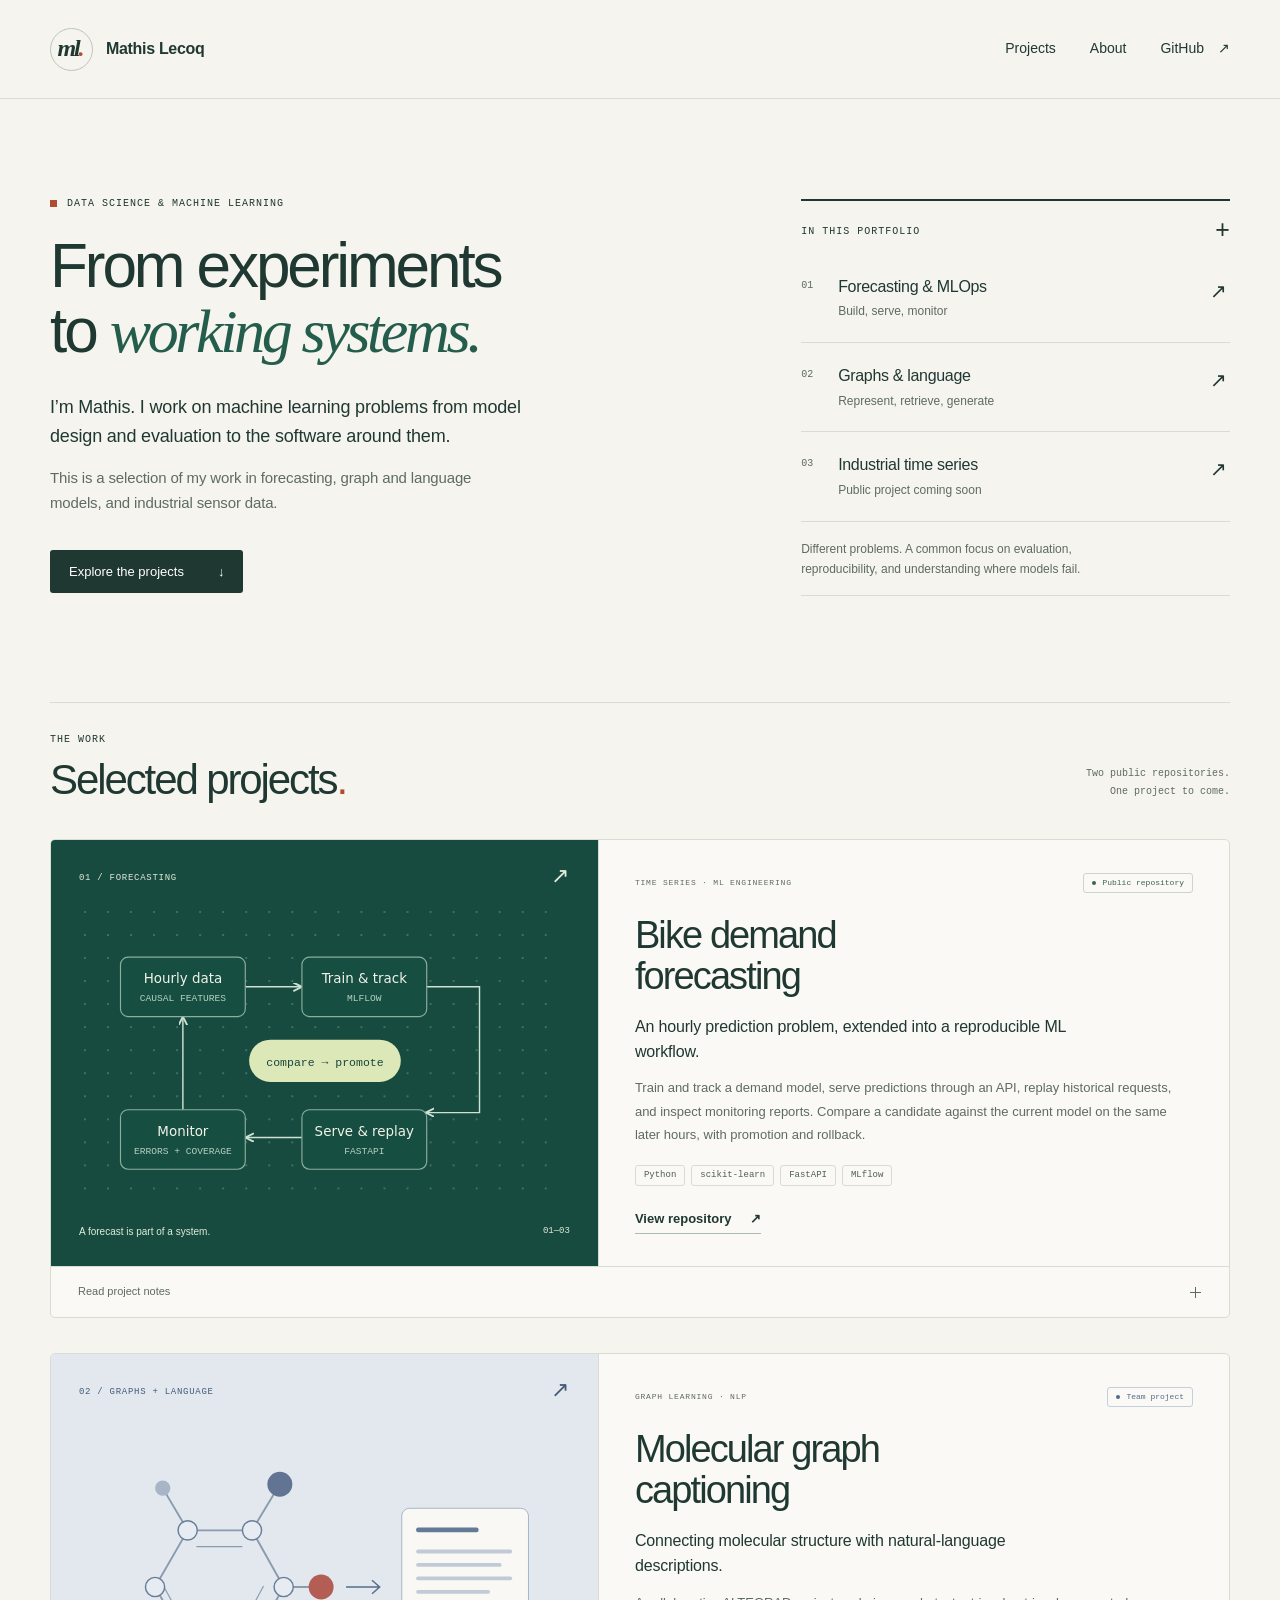
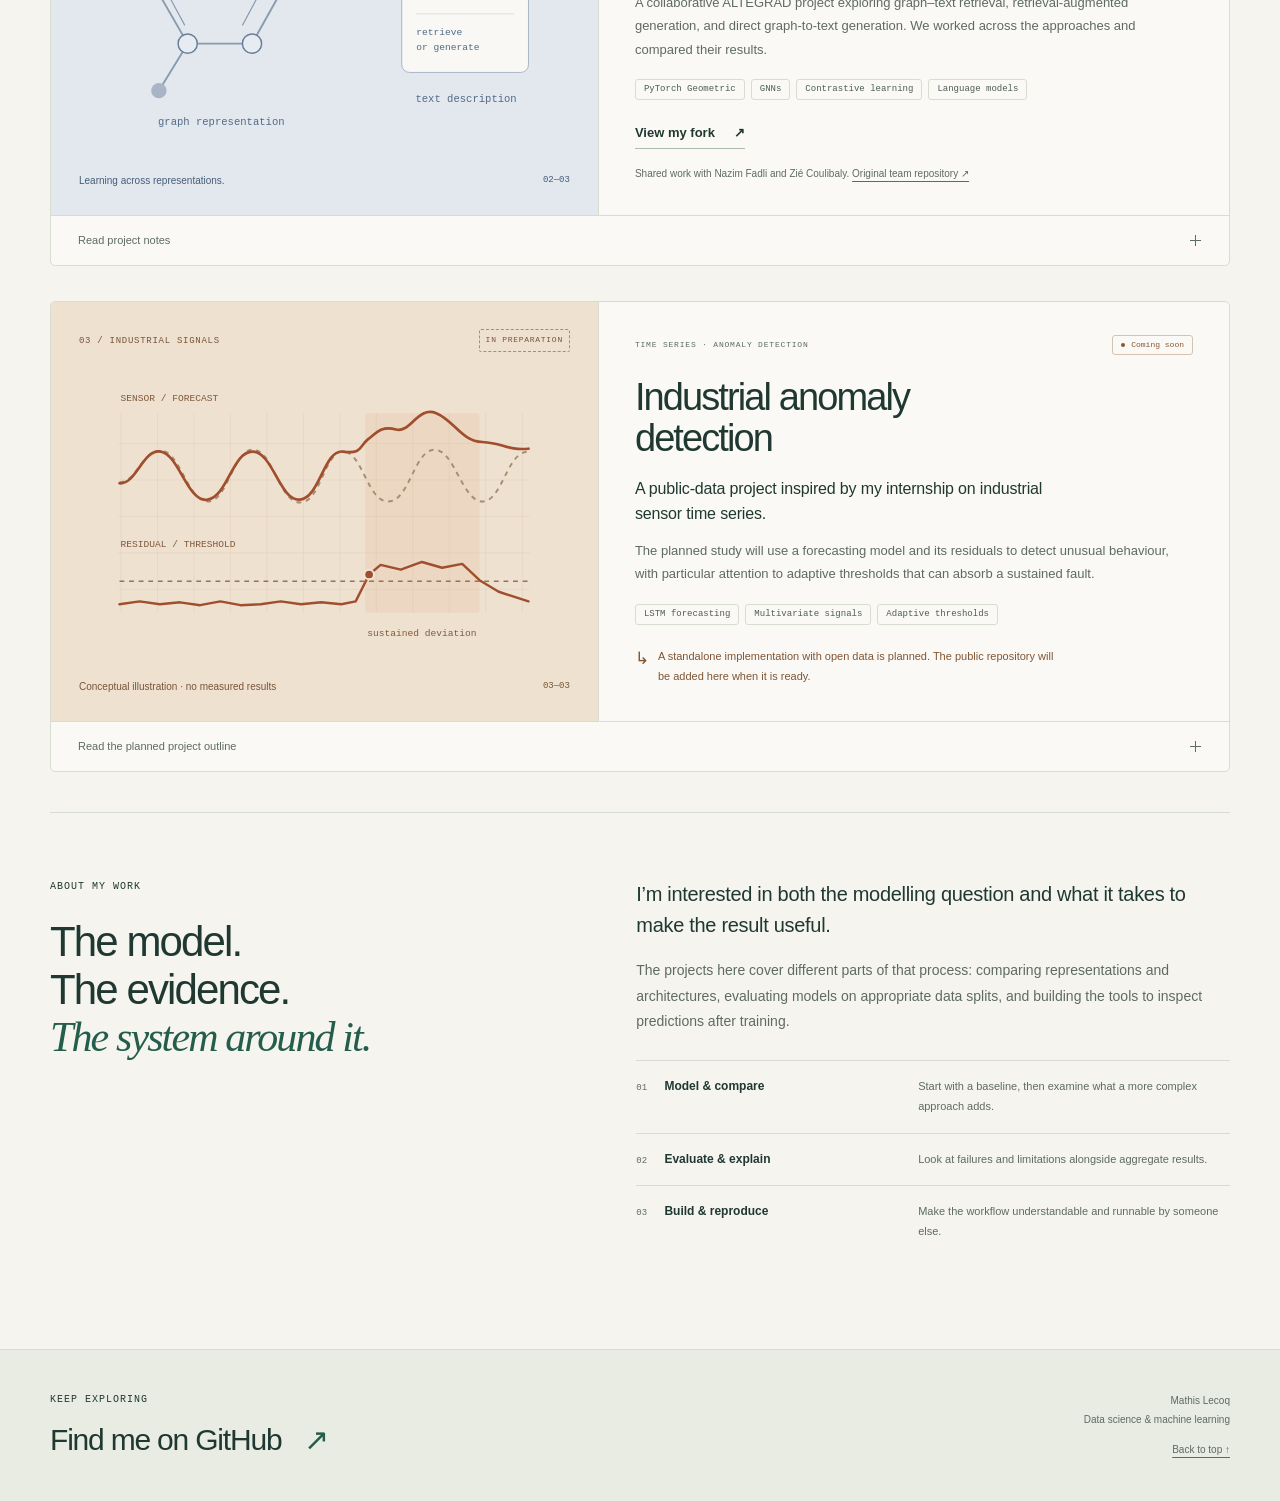
==== index.html @ b6b00719 "Create machine learning portfolio" ====
<!doctype html>
<html lang="en">
<head>
  <meta charset="utf-8">
  <meta name="viewport" content="width=device-width, initial-scale=1">
  <meta name="theme-color" content="#f5f4ef">
  <meta name="description" content="Mathis Lecoq's machine learning portfolio: bike demand forecasting, molecular graph captioning, and an upcoming industrial anomaly detection project.">
  <meta property="og:type" content="website">
  <meta property="og:title" content="Mathis Lecoq — Data Science & Machine Learning">
  <meta property="og:description" content="From model experiments to working systems. Explore projects in forecasting, graph and language models, and industrial anomaly detection.">
  <meta property="og:url" content="https://lecoqm.github.io/">
  <title>Mathis Lecoq — Data Science & Machine Learning</title>
  <link rel="icon" type="image/svg+xml" href="assets/favicon.svg">
  <link rel="stylesheet" href="assets/styles.css">
  <script src="assets/site.js" defer></script>
</head>
<body>
  <a class="skip-link" href="#main">Skip to content</a>
  <header class="site-header">
    <div class="container header-inner">
      <a class="wordmark" href="#top" aria-label="Mathis Lecoq, back to top">
        <span class="monogram" aria-hidden="true">ml<span>.</span></span>
        <span>Mathis Lecoq</span>
      </a>
      <nav aria-label="Main navigation">
        <a href="#work">Projects</a>
        <a href="#approach">About</a>
        <a class="nav-github" href="https://github.com/lecoqm">GitHub <span aria-hidden="true">↗</span></a>
      </nav>
    </div>
  </header>

  <main id="main">
    <section class="hero container" id="top" aria-labelledby="intro-title">
      <div class="hero-copy">
        <p class="eyebrow"><span class="tiny-square" aria-hidden="true"></span> Data science & machine learning</p>
        <h1 id="intro-title">From experiments<br>to <em>working systems.</em></h1>
        <p class="hero-description">I’m Mathis. I work on machine learning problems from model design and evaluation to the software around them.</p>
        <p class="hero-description secondary-description">This is a selection of my work in forecasting, graph and language models, and industrial sensor data.</p>
        <a class="button button-dark" href="#work">Explore the projects <span aria-hidden="true">↓</span></a>
      </div>
      <aside class="field-notes" aria-label="Portfolio at a glance">
        <div class="field-notes-heading"><span class="eyebrow">In this portfolio</span><span class="note-cross" aria-hidden="true">+</span></div>
        <a class="index-item" href="#bike-demand"><span class="index-number">01</span><span><strong>Forecasting & MLOps</strong><small>Build, serve, monitor</small></span><span class="index-arrow" aria-hidden="true">↗</span></a>
        <a class="index-item" href="#molecular-captioning"><span class="index-number">02</span><span><strong>Graphs & language</strong><small>Represent, retrieve, generate</small></span><span class="index-arrow" aria-hidden="true">↗</span></a>
        <a class="index-item" href="#industrial-anomalies"><span class="index-number">03</span><span><strong>Industrial time series</strong><small>Public project coming soon</small></span><span class="index-arrow" aria-hidden="true">↗</span></a>
        <p class="field-note">Different problems. A common focus on evaluation, reproducibility, and understanding where models fail.</p>
      </aside>
    </section>

    <section class="work-section container" id="work" aria-labelledby="work-title">
      <div class="section-heading">
        <div><p class="eyebrow">The work</p><h2 id="work-title">Selected projects<span class="accent-dot">.</span></h2></div>
        <p class="section-aside">Two public repositories.<br>One project to come.</p>
      </div>

      <article class="project project-bike" id="bike-demand" aria-labelledby="bike-title">
        <div class="project-art art-bike">
          <div class="art-meta"><span>01 / FORECASTING</span><span aria-hidden="true">↗</span></div>
          <svg class="project-illustration bike-illustration" viewBox="0 0 500 310" role="img" aria-labelledby="bike-diagram-title bike-diagram-desc">
            <title id="bike-diagram-title">A model inside a forecasting system</title>
            <desc id="bike-diagram-desc">Hourly observations feed model training and an API. Prediction logs support replay, monitoring, and model comparison.</desc>
            <defs><pattern id="bike-grid" width="24" height="24" patternUnits="userSpaceOnUse"><circle cx="1" cy="1" r="1" fill="#aac8b9" opacity=".4"/></pattern><marker id="bike-arrow" markerWidth="8" markerHeight="8" refX="6" refY="3" orient="auto"><path d="M0 0L6 3L0 6" fill="none" stroke="#cce2d4" stroke-width="1.3"/></marker></defs>
            <rect width="500" height="310" fill="url(#bike-grid)"/>
            <g fill="none" stroke="#cce2d4" stroke-width="1.5" marker-end="url(#bike-arrow)"><path d="M168 79H227"/><path d="M356 79H412V210H356"/><path d="M227 236H168"/><path d="M103 207V110"/></g>
            <g fill="#164e42" stroke="#8cae9d" stroke-width="1.2"><rect x="38" y="48" width="130" height="62" rx="8"/><rect x="227" y="48" width="130" height="62" rx="8"/><rect x="227" y="207" width="130" height="62" rx="8"/><rect x="38" y="207" width="130" height="62" rx="8"/></g>
            <g fill="#f1f3e8" font-family="system-ui, sans-serif" text-anchor="middle" font-size="14"><text x="103" y="75">Hourly data</text><text x="292" y="75">Train & track</text><text x="292" y="234">Serve & replay</text><text x="103" y="234">Monitor</text></g>
            <g fill="#b6d1c0" font-family="ui-monospace, monospace" text-anchor="middle" font-size="10"><text x="103" y="94">CAUSAL FEATURES</text><text x="292" y="94">MLFLOW</text><text x="292" y="253">FASTAPI</text><text x="103" y="253">ERRORS + COVERAGE</text></g>
            <g transform="translate(172 134)"><rect width="158" height="44" rx="22" fill="#dce8b8"/><text x="79" y="27" text-anchor="middle" fill="#1b453c" font-family="ui-monospace, monospace" font-size="12">compare → promote</text></g>
          </svg>
          <div class="art-caption"><span>A forecast is part of a system.</span><span class="art-caption-index">01—03</span></div>
        </div>
        <div class="project-copy">
          <div class="project-topline"><p class="eyebrow">Time series · ML engineering</p><span class="status status-public"><span aria-hidden="true"></span> Public repository</span></div>
          <h3 id="bike-title">Bike demand<br>forecasting</h3>
          <p class="project-lead">An hourly prediction problem, extended into a reproducible ML workflow.</p>
          <p>Train and track a demand model, serve predictions through an API, replay historical requests, and inspect monitoring reports. Compare a candidate against the current model on the same later hours, with promotion and rollback.</p>
          <ul class="tags" aria-label="Technologies"><li>Python</li><li>scikit-learn</li><li>FastAPI</li><li>MLflow</li></ul>
          <a class="text-link" href="https://github.com/lecoqm/bike_demand_forecasting">View repository <span aria-hidden="true">↗</span></a>
        </div>
        <details class="project-details">
          <summary><span>Read project notes</span><span class="details-toggle" aria-hidden="true"></span></summary>
          <div class="detail-grid">
            <div><h4>The problem</h4><p>Predict hourly bike demand using public bike-sharing data. Respect time order when creating features and evaluating forecasts.</p></div>
            <div><h4>The implementation</h4><p>Chronological training and evaluation, tracked experiments, an API, structured prediction logs, replay scenarios, and HTML monitoring reports.</p></div>
            <div><h4>What to inspect</h4><p>The end-to-end demonstration and test suite in the repository show the path from a candidate model to replay, monitoring, promotion, and rollback.</p></div>
          </div>
        </details>
      </article>

      <article class="project project-molecular" id="molecular-captioning" aria-labelledby="molecular-title">
        <div class="project-art art-molecular">
          <div class="art-meta"><span>02 / GRAPHS + LANGUAGE</span><span aria-hidden="true">↗</span></div>
          <svg class="project-illustration" viewBox="0 0 500 310" role="img" aria-labelledby="molecule-diagram-title molecule-diagram-desc">
            <title id="molecule-diagram-title">Connecting graph and language representations</title>
            <desc id="molecule-diagram-desc">An abstract molecular graph is encoded and connected with a text representation for retrieval or generation. The graph is illustrative.</desc>
            <g stroke="#8a9bae" stroke-width="2" fill="none"><path d="M74 150L108 91L175 91L208 150L175 209L108 209Z"/><path d="M175 91L204 43M208 150H247M108 209L78 258M108 91L82 47"/><path d="M117 108H165M187 149L165 190M105 190L84 151" stroke-width="1.2"/></g>
            <g fill="#e7ebf2" stroke="#687d96" stroke-width="1.5"><circle cx="74" cy="150" r="10"/><circle cx="108" cy="91" r="10"/><circle cx="175" cy="91" r="10"/><circle cx="208" cy="150" r="10"/><circle cx="175" cy="209" r="10"/><circle cx="108" cy="209" r="10"/></g>
            <circle cx="204" cy="43" r="13" fill="#617494"/><circle cx="247" cy="150" r="13" fill="#b35d55"/><circle cx="78" cy="258" r="8" fill="#a7b5c7"/><circle cx="82" cy="47" r="8" fill="#a7b5c7"/>
            <path d="M273 150H308M300 143L308 150L300 157" stroke="#556e8c" stroke-width="1.5" fill="none"/>
            <g transform="translate(331 68)"><rect width="132" height="171" rx="8" fill="#f9f8f4" stroke="#a6b3c4"/><rect x="15" y="20" width="65" height="5" rx="2" fill="#647b97"/><g fill="#c1cbd7"><rect x="15" y="43" width="100" height="4" rx="2"/><rect x="15" y="57" width="89" height="4" rx="2"/><rect x="15" y="71" width="100" height="4" rx="2"/><rect x="15" y="85" width="77" height="4" rx="2"/></g><path d="M15 110H117" stroke="#d8dee7"/><text x="15" y="132" fill="#526a86" font-family="ui-monospace, monospace" font-size="10">retrieve</text><text x="15" y="148" fill="#526a86" font-family="ui-monospace, monospace" font-size="10">or generate</text></g>
            <text x="143" y="294" fill="#526a86" text-anchor="middle" font-family="ui-monospace, monospace" font-size="11">graph representation</text>
            <text x="398" y="270" fill="#526a86" text-anchor="middle" font-family="ui-monospace, monospace" font-size="11">text description</text>
          </svg>
          <div class="art-caption"><span>Learning across representations.</span><span class="art-caption-index">02—03</span></div>
        </div>
        <div class="project-copy">
          <div class="project-topline"><p class="eyebrow">Graph learning · NLP</p><span class="status status-team"><span aria-hidden="true"></span> Team project</span></div>
          <h3 id="molecular-title">Molecular graph<br>captioning</h3>
          <p class="project-lead">Connecting molecular structure with natural-language descriptions.</p>
          <p>A collaborative ALTEGRAD project exploring graph–text retrieval, retrieval-augmented generation, and direct graph-to-text generation. We worked across the approaches and compared their results.</p>
          <ul class="tags" aria-label="Technologies and methods"><li>PyTorch Geometric</li><li>GNNs</li><li>Contrastive learning</li><li>Language models</li></ul>
          <a class="text-link" href="https://github.com/lecoqm/molecular-graph-captioning">View my fork <span aria-hidden="true">↗</span></a>
          <p class="credit">Shared work with Nazim Fadli and Zié Coulibaly. <a href="https://github.com/Nazim-fad/molecular-graph-captioning">Original team repository ↗</a></p>
        </div>
        <details class="project-details">
          <summary><span>Read project notes</span><span class="details-toggle" aria-hidden="true"></span></summary>
          <div class="detail-grid">
            <div><h4>The problem</h4><p>Produce a natural-language description from a molecular graph. The task combines structural representations with language understanding and generation.</p></div>
            <div><h4>The approaches</h4><p>Align graph and text embeddings for retrieval, use retrieved descriptions to support a language model, or condition a text decoder directly on a graph representation.</p></div>
            <div><h4>How we worked</h4><p>Modelling, experimentation, and analysis were shared across the group. We contributed across the approaches, and the linked repositories present the collective project.</p></div>
          </div>
        </details>
      </article>

      <article class="project project-industrial" id="industrial-anomalies" aria-labelledby="industrial-title">
        <div class="project-art art-industrial">
          <div class="art-meta"><span>03 / INDUSTRIAL SIGNALS</span><span class="coming-mark">IN PREPARATION</span></div>
          <svg class="project-illustration" viewBox="0 0 500 310" role="img" aria-labelledby="industrial-diagram-title industrial-diagram-desc">
            <title id="industrial-diagram-title">A planned study of residuals and alert thresholds</title>
            <desc id="industrial-diagram-desc">A conceptual sensor signal, a predicted signal, and a sustained residual above a threshold. These are illustrations, not experimental results.</desc>
            <defs><pattern id="sensor-grid" width="38" height="38" patternUnits="userSpaceOnUse"><path d="M38 0H0V38" fill="none" stroke="#dbc5ae" stroke-width=".7"/></pattern></defs>
            <rect x="36" y="45" width="428" height="208" fill="url(#sensor-grid)"/>
            <rect x="293" y="45" width="119" height="208" rx="3" fill="#d9a67e" opacity=".17"/>
            <g fill="#805a3b" font-family="ui-monospace, monospace" font-size="10"><text x="38" y="32">SENSOR / FORECAST</text><text x="38" y="184">RESIDUAL / THRESHOLD</text><text x="295" y="277">sustained deviation</text></g>
            <path d="M37 117C55 117 60 84 80 84S108 137 129 137S155 83 176 83S203 138 225 138S250 85 270 85S295 137 317 137S344 83 365 83S394 137 415 137S440 85 463 85" fill="none" stroke="#a58e73" stroke-width="2" stroke-dasharray="5 5"/>
            <path d="M37 118C55 119 61 82 80 85S108 139 129 135S155 84 176 85S204 137 225 135S250 82 270 85S287 79 296 72S310 58 325 62S348 37 367 45S393 74 415 75S440 84 463 82" fill="none" stroke="#a04e2d" stroke-width="2.8" stroke-linecap="round"/>
            <path d="M37 220H463" stroke="#927458" stroke-width="1.5" stroke-dasharray="5 5"/>
            <path d="M37 244L58 241L79 244L100 242L121 245L142 241L163 245L184 244L205 241L226 244L247 242L268 244L283 241L297 213L309 203L330 208L352 200L373 206L394 202L412 219L432 231L463 241" fill="none" stroke="#a04e2d" stroke-width="2.5" stroke-linecap="round" stroke-linejoin="round"/>
            <circle cx="297" cy="213" r="5" fill="#a04e2d" stroke="#f0e6d9" stroke-width="2"/>
          </svg>
          <div class="art-caption"><span>Conceptual illustration · no measured results</span><span class="art-caption-index">03—03</span></div>
        </div>
        <div class="project-copy">
          <div class="project-topline"><p class="eyebrow">Time series · Anomaly detection</p><span class="status status-soon"><span aria-hidden="true"></span> Coming soon</span></div>
          <h3 id="industrial-title">Industrial anomaly<br>detection</h3>
          <p class="project-lead">A public-data project inspired by my internship on industrial sensor time series.</p>
          <p>The planned study will use a forecasting model and its residuals to detect unusual behaviour, with particular attention to adaptive thresholds that can absorb a sustained fault.</p>
          <ul class="tags" aria-label="Planned methods"><li>LSTM forecasting</li><li>Multivariate signals</li><li>Adaptive thresholds</li></ul>
          <p class="planned-note"><span aria-hidden="true">↳</span> A standalone implementation with open data is planned. The public repository will be added here when it is ready.</p>
        </div>
        <details class="project-details">
          <summary><span>Read the planned project outline</span><span class="details-toggle" aria-hidden="true"></span></summary>
          <div class="detail-grid">
            <div><h4>The question</h4><p>How can an adaptive alert threshold detect sustained faults without gradually treating the abnormal behaviour as normal?</p></div>
            <div><h4>The planned comparison</h4><p>A statistical baseline and an LSTM forecaster, with fixed and adaptive thresholds evaluated using the same saved forecasting residuals.</p></div>
            <div><h4>The planned evaluation</h4><p>Use public industrial sensor data with fault labels. Report detected events, false alerts, and detection delay, with training and calibration separated from evaluation.</p></div>
          </div>
        </details>
      </article>
    </section>

    <section class="about-section container" id="approach" aria-labelledby="about-title">
      <div class="about-intro"><p class="eyebrow">About my work</p><h2 id="about-title">The model.<br>The evidence.<br><em>The system around it.</em></h2></div>
      <div class="about-copy">
        <p class="about-lead">I’m interested in both the modelling question and what it takes to make the result useful.</p>
        <p>The projects here cover different parts of that process: comparing representations and architectures, evaluating models on appropriate data splits, and building the tools to inspect predictions after training.</p>
        <dl class="approach-list">
          <div><dt><span>01</span> Model & compare</dt><dd>Start with a baseline, then examine what a more complex approach adds.</dd></div>
          <div><dt><span>02</span> Evaluate & explain</dt><dd>Look at failures and limitations alongside aggregate results.</dd></div>
          <div><dt><span>03</span> Build & reproduce</dt><dd>Make the workflow understandable and runnable by someone else.</dd></div>
        </dl>
      </div>
    </section>
  </main>

  <footer class="site-footer">
    <div class="container footer-inner"><div><p class="eyebrow">Keep exploring</p><a class="footer-link" href="https://github.com/lecoqm">Find me on GitHub <span aria-hidden="true">↗</span></a></div><div class="footer-meta"><span>Mathis Lecoq</span><span>Data science & machine learning</span><a href="#top">Back to top ↑</a></div></div>
  </footer>
</body>
</html>
---- assets/styles.css ----
@charset "UTF-8";

:root{--paper:#f5f4ef;--ink:#203832;--muted:#5e6b63;--green:#245d4c;--line:#d8ddd2;--orange:#ae4d30;--serif:Georgia,"Times New Roman",serif;--mono:ui-monospace,"Cascadia Code","SFMono-Regular",Consolas,monospace;--sans:Inter,"Aptos","Segoe UI",Helvetica,Arial,sans-serif}
*{box-sizing:border-box}
html{scroll-behavior:smooth;scroll-padding-top:32px}
body{margin:0;background:var(--paper);color:var(--ink);font-family:var(--sans);font-size:16px;line-height:1.65;-webkit-font-smoothing:antialiased}
::selection{background:#d8e2b9;color:#173c30}
a{color:inherit;text-underline-offset:4px}
button,a,summary{-webkit-tap-highlight-color:transparent}
a:focus-visible,summary:focus-visible{outline:3px solid var(--orange);outline-offset:6px;border-radius:3px}
svg{display:block;width:100%;height:auto}
h1,h2,h3,h4,p{margin-top:0}
h1,h2,h3{font-weight:500;letter-spacing:-.05em;line-height:1.08}
em{font-family:var(--serif);font-weight:400}
.container{width:min(1180px,calc(100% - 96px));margin-inline:auto}
.skip-link{position:absolute;top:8px;left:16px;z-index:10;padding:8px 16px;background:var(--ink);color:white;transform:translateY(-160%)}
.skip-link:focus{transform:translateY(0)}
.site-header{border-bottom:1px solid var(--line)}
.header-inner{display:flex;align-items:center;justify-content:space-between;min-height:98px;gap:24px}
.wordmark{display:flex;gap:13px;align-items:center;font-weight:600;font-size:16px;text-decoration:none;letter-spacing:-.02em}
.monogram{display:flex;align-items:center;justify-content:center;width:43px;height:43px;border:1px solid #bbc7b8;border-radius:50%;font-family:var(--serif);font-size:24px;font-style:italic;letter-spacing:-.09em;padding-right:3px}
.monogram span{color:var(--orange)}
nav{display:flex;align-items:center;gap:34px;font-size:14px}
nav a{text-decoration:none;transition:color .15s}
nav a:hover,nav a[aria-current="location"]{color:var(--orange)}
.nav-github{display:flex;gap:14px;align-items:center}
.hero{display:grid;grid-template-columns:1.6fr 1fr;gap:65px;align-items:center;padding-block:94px 106px}
.eyebrow{font-family:var(--mono);font-size:10px;line-height:1.5;letter-spacing:.1em;text-transform:uppercase;font-weight:400;margin-bottom:22px}
.hero .eyebrow{display:flex;gap:10px;align-items:center}
.tiny-square{width:7px;height:7px;background:var(--orange);display:inline-block}
h1{font-size:clamp(40px,4.85vw,66px);margin-bottom:28px;line-height:1.05}
h1 em{color:var(--green);white-space:nowrap;letter-spacing:-.055em}
.hero-description{max-width:510px;font-size:18px;line-height:1.65;margin-bottom:14px;letter-spacing:-.01em}
.secondary-description{color:var(--muted);font-size:15px;max-width:470px}
.button{display:inline-flex;justify-content:space-between;align-items:center;gap:34px;padding:12px 19px;text-decoration:none;font-size:13px;line-height:1.5;border-radius:3px;transition:background .18s,transform .18s}
.button-dark{background:var(--ink);color:#fff;margin-top:20px}
.button-dark:hover{background:var(--green);transform:translateY(-2px)}
.field-notes{position:relative;border-top:2px solid var(--ink);border-bottom:1px solid var(--line);padding:18px 0 13px;margin-top:6px}
.field-notes-heading{display:flex;align-items:center;justify-content:space-between;margin-bottom:10px}
.field-notes-heading .eyebrow{margin:0}
.note-cross{font-family:var(--mono);font-size:25px;line-height:1;font-weight:300}
.index-item{display:grid;grid-template-columns:22px 1fr 20px;gap:15px;align-items:start;padding:20px 0;border-bottom:1px solid var(--line);text-decoration:none;transition:color .15s}
.index-item:hover{color:var(--orange)}
.index-number{font-family:var(--mono);font-size:10px;color:var(--muted);padding-top:4px}
.index-item strong{display:block;font-size:16px;font-weight:500;letter-spacing:-.02em}
.index-item small{display:block;color:var(--muted);font-size:12px;margin-top:2px}
.index-arrow{padding-top:1px;font-size:20px}
.field-note{font-size:12px;line-height:1.7;color:var(--muted);margin:17px 0 3px;max-width:310px}
.section-heading{display:flex;align-items:flex-end;justify-content:space-between;gap:30px;margin-bottom:36px;border-top:1px solid var(--line);padding-top:29px}
.section-heading .eyebrow{margin-bottom:10px}
h2{font-size:42px;margin-bottom:0}
.accent-dot{color:var(--orange)}
.section-aside{font-family:var(--mono);font-size:10px;line-height:1.8;color:var(--muted);margin-bottom:2px;text-align:right}
.project{display:grid;grid-template-columns:1fr 1.15fr;grid-template-rows:1fr auto;background:#faf9f5;border:1px solid var(--line);border-radius:5px;overflow:hidden;margin-bottom:35px;scroll-margin-top:30px}
.project-art{display:flex;flex-direction:column;justify-content:space-between;padding:27px 28px;min-width:0;border-right:1px solid var(--line)}
.art-bike{background:#174b3f;color:#e1eadb}
.art-molecular{background:#e3e8ef;color:#445c77}
.art-industrial{background:#eee1d0;color:#785437}
.art-meta{display:flex;align-items:center;justify-content:space-between;gap:14px;font-family:var(--mono);font-size:9px;letter-spacing:.08em;line-height:1.6}
.art-meta>span:last-child:not(.coming-mark){font-size:22px;line-height:1}
.project-illustration{margin:18px auto 11px;max-width:480px}
.art-caption{display:flex;align-items:center;justify-content:space-between;gap:15px;font-size:10px;line-height:1.5}
.art-caption-index{font-family:var(--mono);font-size:9px;white-space:nowrap}
.coming-mark{font-size:8px;border:1px dashed #ac8c6e;padding:4px 6px;border-radius:2px;white-space:nowrap}
.project-copy{padding:33px 36px 32px;display:flex;align-items:flex-start;flex-direction:column}
.project-topline{display:flex;align-items:center;flex-wrap:wrap;gap:8px 16px;width:100%;justify-content:space-between;margin-bottom:22px}
.project-topline .eyebrow{font-size:8px;margin:0;color:var(--muted)}
.status{display:inline-flex;align-items:center;gap:6px;padding:3px 8px;border:1px solid #cad6c8;border-radius:3px;color:#3e644c;font-family:var(--mono);font-size:8px;line-height:1.5;white-space:nowrap}
.status>span{width:4px;height:4px;border-radius:50%;background:currentColor}
.status-team{color:#526b89;border-color:#c5cfdc}
.status-soon{color:#8d542f;border-color:#d5c3b0}
h3{font-size:38px;margin-bottom:18px;line-height:1.08}
.project-lead{font-size:16px;line-height:1.55;letter-spacing:-.01em;margin-bottom:12px;max-width:440px}
.project-copy>p:not(.project-lead):not(.credit):not(.planned-note){font-size:13px;line-height:1.8;color:var(--muted);margin-bottom:18px}
.tags{display:flex;gap:6px;flex-wrap:wrap;list-style:none;margin:0 0 22px;padding:0}
.tags li{padding:3px 8px;border:1px solid var(--line);border-radius:3px;font-family:var(--mono);font-size:9px;line-height:1.5;color:#4d5e54}
.text-link{font-size:13px;font-weight:600;display:inline-flex;gap:19px;align-items:center;text-decoration:none;border-bottom:1px solid #aebcae;padding-bottom:4px}
.text-link:hover{color:var(--orange);border-color:var(--orange)}
.credit{font-size:10px;line-height:1.8;color:var(--muted);margin:16px 0 0}
.credit a{white-space:nowrap}
.planned-note{font-size:11px;line-height:1.8;color:#805534;margin:0;display:flex;gap:9px;max-width:420px}
.planned-note>span{font-size:17px;line-height:1.4}
.project-details{grid-column:1/-1;border-top:1px solid var(--line)}
summary{list-style:none;cursor:pointer;display:flex;align-items:center;justify-content:space-between;gap:20px;padding:16px 27px;color:var(--muted);font-size:11px;line-height:1.6;transition:color .15s,background .15s}
summary::-webkit-details-marker{display:none}
summary:hover{color:var(--green);background:#f0f2e9}
.details-toggle{position:relative;display:block;width:13px;height:13px;flex-shrink:0}
.details-toggle::before,.details-toggle::after{content:"";position:absolute;background:currentColor;left:1px;top:6px;width:11px;height:1px}
.details-toggle::after{transform:rotate(90deg);transition:transform .15s}
details[open] .details-toggle::after{transform:rotate(0deg)}
details[open] summary{border-bottom:1px solid var(--line)}
.detail-grid{display:grid;grid-template-columns:repeat(3,1fr);gap:38px;padding:27px}
h4{font-family:var(--mono);font-size:10px;font-weight:500;line-height:1.5;margin-bottom:12px;text-transform:uppercase;letter-spacing:.05em}
.detail-grid p{font-size:12px;line-height:1.85;color:var(--muted);margin-bottom:0}
.about-section{display:grid;grid-template-columns:1fr 1.15fr;gap:70px;padding-block:66px 91px;margin-top:40px;border-top:1px solid var(--line)}
.about-intro .eyebrow{margin-bottom:24px}
.about-intro h2{font-size:42px;line-height:1.13;letter-spacing:-.045em}
.about-intro h2 em{color:var(--green)}
.about-lead{font-size:20px;line-height:1.55;margin-bottom:17px;letter-spacing:-.015em}
.about-copy>p:not(.about-lead){font-size:14px;line-height:1.8;color:var(--muted);margin-bottom:26px}
.approach-list{margin:0}
.approach-list>div{display:grid;grid-template-columns:1fr 1.2fr;gap:22px;padding:16px 0;border-top:1px solid var(--line)}
.approach-list dt{font-size:12px;font-weight:600}
.approach-list dt>span{font-family:var(--mono);font-size:9px;font-weight:400;color:var(--muted);margin-right:14px}
.approach-list dd{font-size:11px;line-height:1.8;color:var(--muted);margin:0}
.site-footer{background:#e9ece2;border-top:1px solid #d5ddcc}
.footer-inner{display:flex;align-items:center;justify-content:space-between;gap:35px;padding-block:42px}
.footer-inner .eyebrow{margin-bottom:13px}
.footer-link{font-size:30px;line-height:1.3;font-weight:500;letter-spacing:-.04em;text-decoration:none}
.footer-link span{display:inline-block;padding-left:15px;color:var(--green);transition:transform .15s}
.footer-link:hover span{transform:translate(3px,-3px)}
.footer-meta{display:flex;flex-direction:column;align-items:flex-end;gap:3px;font-size:10px;color:var(--muted)}
.footer-meta a{margin-top:10px}

@media(min-width:1440px){.hero{padding-block:105px 120px}}
@media(max-width:1080px){.container{width:calc(100% - 64px)}.hero{gap:40px;grid-template-columns:1.4fr 1fr}.hero-description{font-size:16px}.secondary-description{font-size:14px}.project-copy{padding:27px}.project-art{padding:24px 21px}.project-topline{gap:9px;margin-bottom:18px}h3{font-size:33px}.about-section{gap:40px}.about-intro h2{font-size:36px}.project-topline .eyebrow{font-size:8px}}
@media(max-width:800px){.hero{grid-template-columns:1fr;padding-block:62px;gap:40px}h1{font-size:clamp(37px,7.8vw,60px)}.hero-description{font-size:17px;max-width:550px}.secondary-description{font-size:15px}.field-notes{max-width:100%;margin-top:0}.index-item{grid-template-columns:24px 1fr 20px;padding:15px 0}.index-item strong{font-size:15px}.field-note{max-width:100%}.project{grid-template-columns:1fr 1.1fr}.project-copy{padding:24px}.project-art{padding:23px 16px}.art-meta{font-size:8px}.art-caption{font-size:9px}.art-caption-index{display:none}.coming-mark{font-size:7px;padding:3px 4px}h3{font-size:29px}.project-lead{font-size:14px}.project-copy>p:not(.project-lead):not(.credit):not(.planned-note){font-size:12px}.project-topline .eyebrow{font-size:7px}.tags{gap:5px}.tags li{font-size:8px}.detail-grid{gap:24px}.about-section{grid-template-columns:1fr;gap:32px;padding-block:48px 62px}.about-intro h2{font-size:38px}.about-copy{max-width:620px}.about-lead{font-size:19px}.footer-link{font-size:27px}}
@media(max-width:600px){html{scroll-padding-top:20px}.container{width:calc(100% - 40px)}.header-inner{min-height:80px;gap:12px}.wordmark{font-size:13px;gap:8px}.monogram{width:34px;height:34px;font-size:21px}nav{gap:17px;font-size:11px}.nav-github{gap:5px}.hero{padding-block:49px 52px;gap:36px}.eyebrow{font-size:9px;letter-spacing:.07em}h1{font-size:clamp(35px,8vw,48px);margin-bottom:23px}.hero-description{font-size:16px}.secondary-description{font-size:14px}.button{font-size:12px;margin-top:16px}.field-notes-heading .eyebrow{font-size:9px}.field-note{font-size:11px}.index-item{gap:10px}.index-item strong{font-size:14px}.index-item small{font-size:11px}.section-heading{align-items:flex-start;gap:15px;padding-top:24px;margin-bottom:26px}h2{font-size:32px}.section-aside{font-size:8px;line-height:1.8;padding-top:25px}.project{grid-template-columns:1fr;margin-bottom:27px}.project-art{padding:23px 24px;min-height:290px;border-right:0;border-bottom:1px solid var(--line)}.project-illustration{max-width:350px;margin:6px auto}.art-meta{font-size:9px}.coming-mark{font-size:8px}.art-caption{font-size:10px}.art-caption-index{display:block}.project-copy{padding:28px 24px}.project-topline{margin-bottom:22px}.project-topline .eyebrow{font-size:8px}.status{font-size:8px}h3{font-size:34px}.project-lead{font-size:16px}.project-copy>p:not(.project-lead):not(.credit):not(.planned-note){font-size:13px}.tags{margin-bottom:23px;gap:6px}.tags li{font-size:9px}.text-link{font-size:13px}.credit{font-size:10px}.planned-note{font-size:11px}summary{padding:16px 24px;font-size:11px}.detail-grid{grid-template-columns:1fr;gap:23px;padding:25px 24px}.detail-grid p{font-size:13px}.about-section{margin-top:45px;padding-top:36px}.about-intro h2{font-size:35px}.about-intro .eyebrow{margin-bottom:20px}.about-lead{font-size:18px}.about-copy>p:not(.about-lead){font-size:13px}.approach-list>div{grid-template-columns:1fr;gap:5px;padding:16px 0}.approach-list dt{font-size:12px}.approach-list dd{font-size:12px;padding-left:29px}.footer-inner{align-items:flex-start;flex-direction:column;padding-block:34px;gap:27px}.footer-link{font-size:27px}.footer-meta{align-items:flex-start;font-size:11px}.footer-meta a{margin-top:7px}}
@media(max-width:360px){.container{width:calc(100% - 30px)}.wordmark{font-size:12px}nav{gap:11px;font-size:10px}.monogram{width:30px;height:30px;font-size:19px}h1{font-size:32px}.project-copy{padding:24px 20px}.project-art{padding:21px 20px}.project-topline{gap:9px}h3{font-size:31px}.section-aside{font-size:7px}}
@media(prefers-reduced-motion:reduce){html{scroll-behavior:auto}*,*::before,*::after{transition:none!important;animation:none!important}}
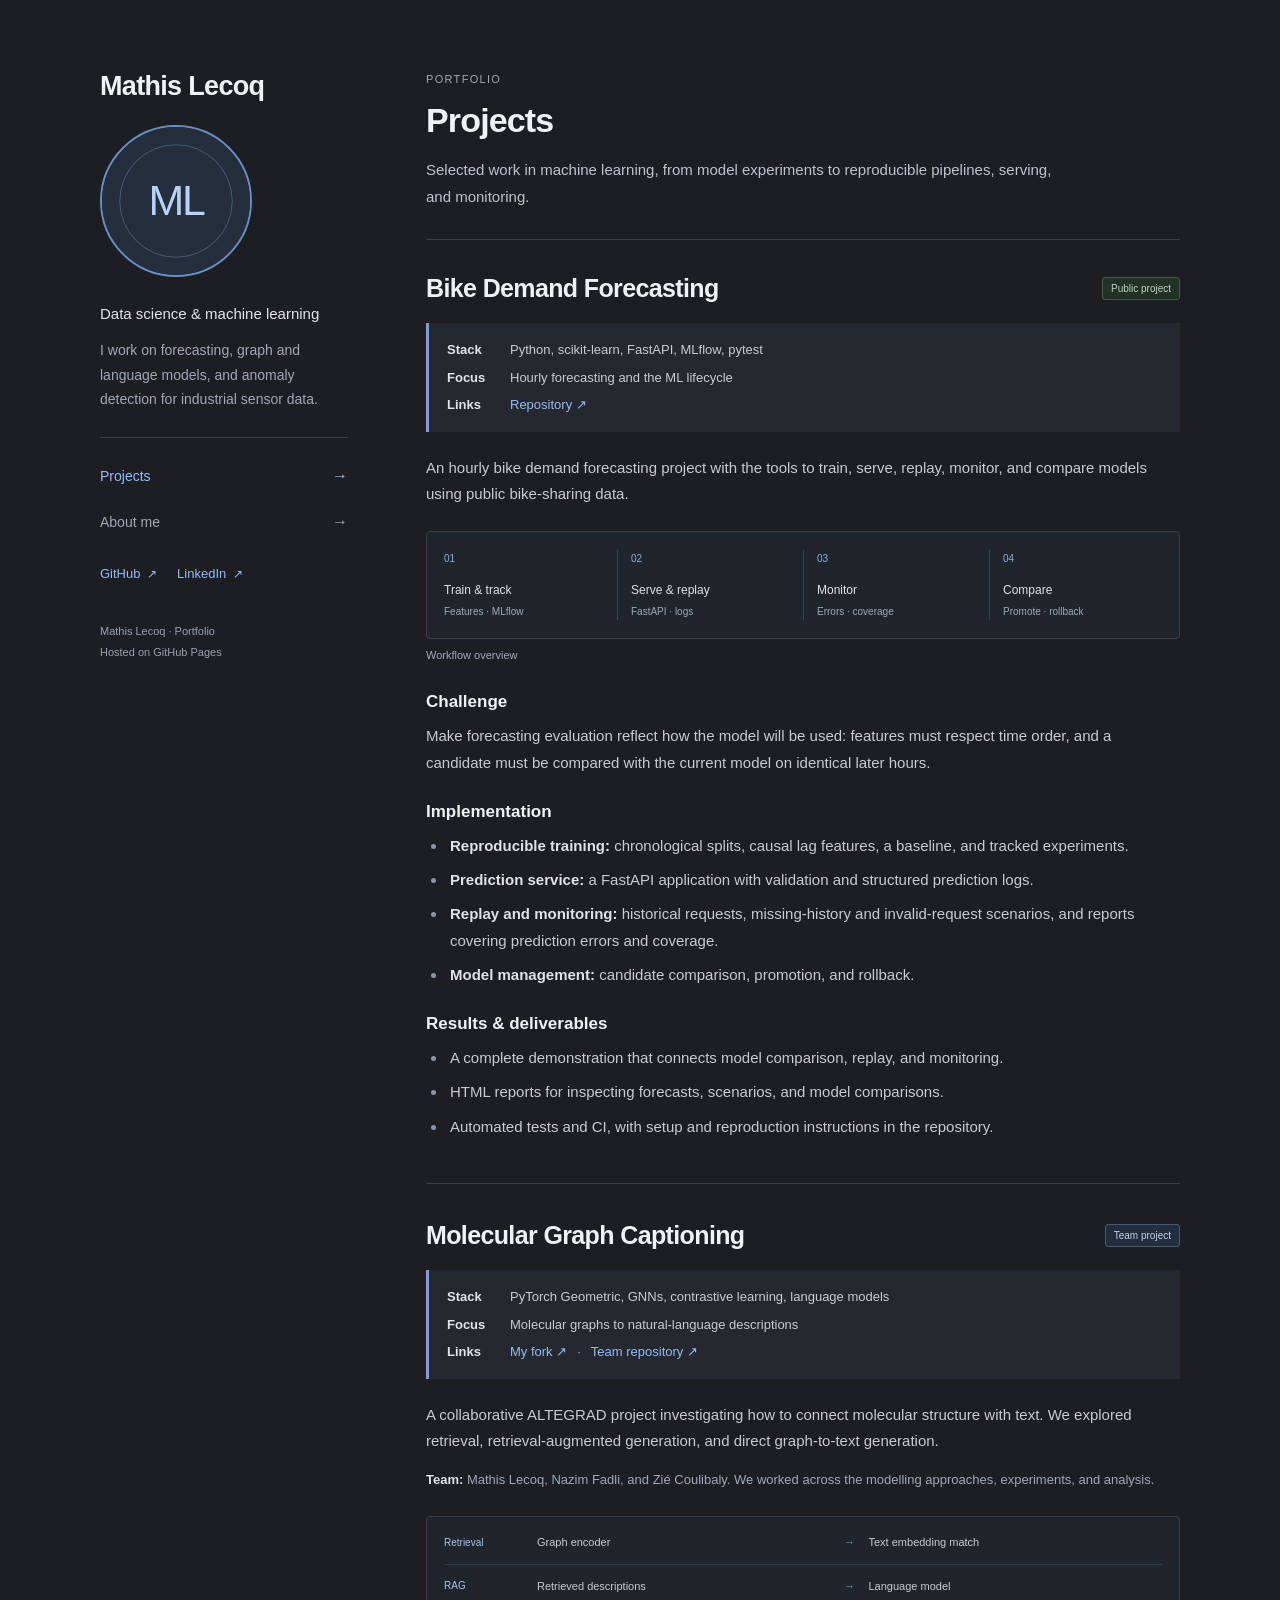
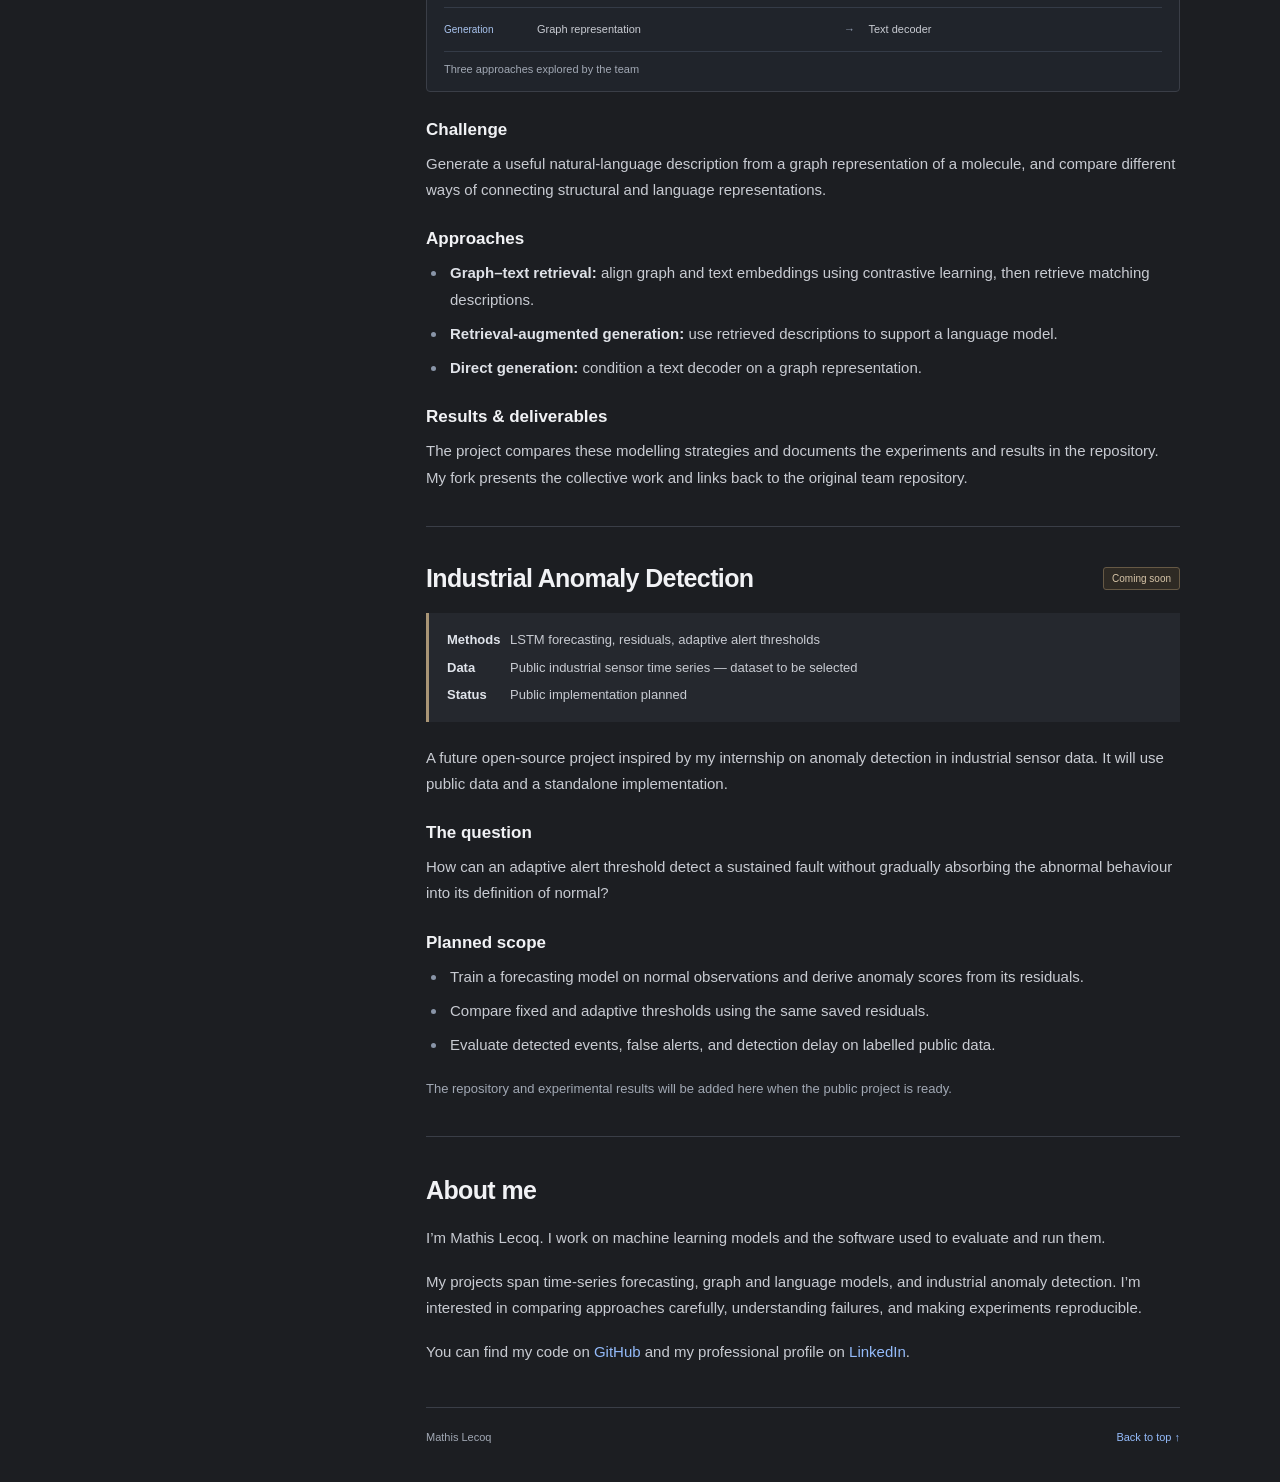
==== commit 1fdd9cd5: "update" ====
--- a/index.html
+++ b/index.html
@@ -3,179 +3,152 @@
 <head>
   <meta charset="utf-8">
   <meta name="viewport" content="width=device-width, initial-scale=1">
-  <meta name="theme-color" content="#f5f4ef">
-  <meta name="description" content="Mathis Lecoq's machine learning portfolio: bike demand forecasting, molecular graph captioning, and an upcoming industrial anomaly detection project.">
+  <meta name="theme-color" content="#1c1e22">
+  <meta name="color-scheme" content="dark">
+  <meta name="description" content="Mathis Lecoq's projects in machine learning: bike demand forecasting, molecular graph captioning, and an upcoming industrial anomaly detection project.">
   <meta property="og:type" content="website">
-  <meta property="og:title" content="Mathis Lecoq — Data Science & Machine Learning">
-  <meta property="og:description" content="From model experiments to working systems. Explore projects in forecasting, graph and language models, and industrial anomaly detection.">
+  <meta property="og:title" content="Mathis Lecoq — Machine Learning Projects">
+  <meta property="og:description" content="Projects in forecasting and MLOps, graph and language models, and industrial sensor time series.">
   <meta property="og:url" content="https://lecoqm.github.io/">
-  <title>Mathis Lecoq — Data Science & Machine Learning</title>
+  <title>Mathis Lecoq — Machine Learning Projects</title>
   <link rel="icon" type="image/svg+xml" href="assets/favicon.svg">
   <link rel="stylesheet" href="assets/styles.css">
   <script src="assets/site.js" defer></script>
 </head>
-<body>
+<body id="top">
   <a class="skip-link" href="#main">Skip to content</a>
-  <header class="site-header">
-    <div class="container header-inner">
-      <a class="wordmark" href="#top" aria-label="Mathis Lecoq, back to top">
-        <span class="monogram" aria-hidden="true">ml<span>.</span></span>
-        <span>Mathis Lecoq</span>
-      </a>
-      <nav aria-label="Main navigation">
-        <a href="#work">Projects</a>
-        <a href="#approach">About</a>
-        <a class="nav-github" href="https://github.com/lecoqm">GitHub <span aria-hidden="true">↗</span></a>
+  <div class="page-layout">
+    <aside class="profile-sidebar" aria-labelledby="profile-name">
+      <!-- PROFILE: edit your introduction and links in this block. -->
+      <a class="profile-home" href="#top"><h2 id="profile-name">Mathis Lecoq</h2></a>
+      <!-- Replace assets/profile.svg with your photo and update the alt text. -->
+      <img class="profile-image" src="assets/profile.svg" width="152" height="152" alt="ML, Mathis Lecoq’s initials">
+      <p class="profile-role">Data science & machine learning</p>
+      <p class="profile-bio">I work on forecasting, graph and language models, and anomaly detection for industrial sensor data.</p>
+
+      <!-- Optional CV link: add your PDF at assets/cv.pdf, then uncomment.
+      <a class="cv-link" href="assets/cv.pdf" download>Download my CV <span aria-hidden="true">↓</span></a>
+      -->
+
+      <nav class="sidebar-nav" aria-label="Main navigation">
+        <a href="#projects">Projects <span aria-hidden="true">→</span></a>
+        <a href="#about">About me <span aria-hidden="true">→</span></a>
       </nav>
-    </div>
-  </header>
+      <div class="profile-links" aria-label="Professional profiles">
+        <a href="https://github.com/lecoqm">GitHub <span aria-hidden="true">↗</span></a>
+        <a href="https://www.linkedin.com/in/mathis-lecoq-918a831a6/">LinkedIn <span aria-hidden="true">↗</span></a>
+      </div>
+      <div class="sidebar-footer"><p>Mathis Lecoq · Portfolio</p><p>Hosted on GitHub Pages</p></div>
+    </aside>
 
-  <main id="main">
-    <section class="hero container" id="top" aria-labelledby="intro-title">
-      <div class="hero-copy">
-        <p class="eyebrow"><span class="tiny-square" aria-hidden="true"></span> Data science & machine learning</p>
-        <h1 id="intro-title">From experiments<br>to <em>working systems.</em></h1>
-        <p class="hero-description">I’m Mathis. I work on machine learning problems from model design and evaluation to the software around them.</p>
-        <p class="hero-description secondary-description">This is a selection of my work in forecasting, graph and language models, and industrial sensor data.</p>
-        <a class="button button-dark" href="#work">Explore the projects <span aria-hidden="true">↓</span></a>
-      </div>
-      <aside class="field-notes" aria-label="Portfolio at a glance">
-        <div class="field-notes-heading"><span class="eyebrow">In this portfolio</span><span class="note-cross" aria-hidden="true">+</span></div>
-        <a class="index-item" href="#bike-demand"><span class="index-number">01</span><span><strong>Forecasting & MLOps</strong><small>Build, serve, monitor</small></span><span class="index-arrow" aria-hidden="true">↗</span></a>
-        <a class="index-item" href="#molecular-captioning"><span class="index-number">02</span><span><strong>Graphs & language</strong><small>Represent, retrieve, generate</small></span><span class="index-arrow" aria-hidden="true">↗</span></a>
-        <a class="index-item" href="#industrial-anomalies"><span class="index-number">03</span><span><strong>Industrial time series</strong><small>Public project coming soon</small></span><span class="index-arrow" aria-hidden="true">↗</span></a>
-        <p class="field-note">Different problems. A common focus on evaluation, reproducibility, and understanding where models fail.</p>
-      </aside>
-    </section>
+    <main id="main">
+      <section class="projects-section" id="projects" aria-labelledby="projects-title">
+        <header class="page-heading">
+          <p class="eyebrow">Portfolio</p>
+          <h1 id="projects-title">Projects</h1>
+          <p>Selected work in machine learning, from model experiments to reproducible pipelines, serving, and monitoring.</p>
+        </header>
 
-    <section class="work-section container" id="work" aria-labelledby="work-title">
-      <div class="section-heading">
-        <div><p class="eyebrow">The work</p><h2 id="work-title">Selected projects<span class="accent-dot">.</span></h2></div>
-        <p class="section-aside">Two public repositories.<br>One project to come.</p>
-      </div>
+        <article class="project" id="bike-demand" aria-labelledby="bike-title">
+          <div class="project-heading"><h2 id="bike-title">Bike Demand Forecasting</h2><span class="status">Public project</span></div>
+          <dl class="project-summary">
+            <div><dt>Stack</dt><dd>Python, scikit-learn, FastAPI, MLflow, pytest</dd></div>
+            <div><dt>Focus</dt><dd>Hourly forecasting and the ML lifecycle</dd></div>
+            <div><dt>Links</dt><dd><a href="https://github.com/lecoqm/bike_demand_forecasting">Repository <span aria-hidden="true">↗</span></a></dd></div>
+          </dl>
+          <p>An hourly bike demand forecasting project with the tools to train, serve, replay, monitor, and compare models using public bike-sharing data.</p>
 
-      <article class="project project-bike" id="bike-demand" aria-labelledby="bike-title">
-        <div class="project-art art-bike">
-          <div class="art-meta"><span>01 / FORECASTING</span><span aria-hidden="true">↗</span></div>
-          <svg class="project-illustration bike-illustration" viewBox="0 0 500 310" role="img" aria-labelledby="bike-diagram-title bike-diagram-desc">
-            <title id="bike-diagram-title">A model inside a forecasting system</title>
-            <desc id="bike-diagram-desc">Hourly observations feed model training and an API. Prediction logs support replay, monitoring, and model comparison.</desc>
-            <defs><pattern id="bike-grid" width="24" height="24" patternUnits="userSpaceOnUse"><circle cx="1" cy="1" r="1" fill="#aac8b9" opacity=".4"/></pattern><marker id="bike-arrow" markerWidth="8" markerHeight="8" refX="6" refY="3" orient="auto"><path d="M0 0L6 3L0 6" fill="none" stroke="#cce2d4" stroke-width="1.3"/></marker></defs>
-            <rect width="500" height="310" fill="url(#bike-grid)"/>
-            <g fill="none" stroke="#cce2d4" stroke-width="1.5" marker-end="url(#bike-arrow)"><path d="M168 79H227"/><path d="M356 79H412V210H356"/><path d="M227 236H168"/><path d="M103 207V110"/></g>
-            <g fill="#164e42" stroke="#8cae9d" stroke-width="1.2"><rect x="38" y="48" width="130" height="62" rx="8"/><rect x="227" y="48" width="130" height="62" rx="8"/><rect x="227" y="207" width="130" height="62" rx="8"/><rect x="38" y="207" width="130" height="62" rx="8"/></g>
-            <g fill="#f1f3e8" font-family="system-ui, sans-serif" text-anchor="middle" font-size="14"><text x="103" y="75">Hourly data</text><text x="292" y="75">Train & track</text><text x="292" y="234">Serve & replay</text><text x="103" y="234">Monitor</text></g>
-            <g fill="#b6d1c0" font-family="ui-monospace, monospace" text-anchor="middle" font-size="10"><text x="103" y="94">CAUSAL FEATURES</text><text x="292" y="94">MLFLOW</text><text x="292" y="253">FASTAPI</text><text x="103" y="253">ERRORS + COVERAGE</text></g>
-            <g transform="translate(172 134)"><rect width="158" height="44" rx="22" fill="#dce8b8"/><text x="79" y="27" text-anchor="middle" fill="#1b453c" font-family="ui-monospace, monospace" font-size="12">compare → promote</text></g>
-          </svg>
-          <div class="art-caption"><span>A forecast is part of a system.</span><span class="art-caption-index">01—03</span></div>
-        </div>
-        <div class="project-copy">
-          <div class="project-topline"><p class="eyebrow">Time series · ML engineering</p><span class="status status-public"><span aria-hidden="true"></span> Public repository</span></div>
-          <h3 id="bike-title">Bike demand<br>forecasting</h3>
-          <p class="project-lead">An hourly prediction problem, extended into a reproducible ML workflow.</p>
-          <p>Train and track a demand model, serve predictions through an API, replay historical requests, and inspect monitoring reports. Compare a candidate against the current model on the same later hours, with promotion and rollback.</p>
-          <ul class="tags" aria-label="Technologies"><li>Python</li><li>scikit-learn</li><li>FastAPI</li><li>MLflow</li></ul>
-          <a class="text-link" href="https://github.com/lecoqm/bike_demand_forecasting">View repository <span aria-hidden="true">↗</span></a>
-        </div>
-        <details class="project-details">
-          <summary><span>Read project notes</span><span class="details-toggle" aria-hidden="true"></span></summary>
-          <div class="detail-grid">
-            <div><h4>The problem</h4><p>Predict hourly bike demand using public bike-sharing data. Respect time order when creating features and evaluating forecasts.</p></div>
-            <div><h4>The implementation</h4><p>Chronological training and evaluation, tracked experiments, an API, structured prediction logs, replay scenarios, and HTML monitoring reports.</p></div>
-            <div><h4>What to inspect</h4><p>The end-to-end demonstration and test suite in the repository show the path from a candidate model to replay, monitoring, promotion, and rollback.</p></div>
-          </div>
-        </details>
-      </article>
+          <figure class="workflow-figure">
+            <div class="workflow" role="img" aria-label="Workflow: train and track a model, serve and replay predictions, monitor errors and coverage, then compare and promote a candidate.">
+              <div><span class="workflow-number">01</span><strong>Train & track</strong><small>Features · MLflow</small></div>
+              <div><span class="workflow-number">02</span><strong>Serve & replay</strong><small>FastAPI · logs</small></div>
+              <div><span class="workflow-number">03</span><strong>Monitor</strong><small>Errors · coverage</small></div>
+              <div><span class="workflow-number">04</span><strong>Compare</strong><small>Promote · rollback</small></div>
+            </div>
+            <figcaption>Workflow overview</figcaption>
+          </figure>
 
-      <article class="project project-molecular" id="molecular-captioning" aria-labelledby="molecular-title">
-        <div class="project-art art-molecular">
-          <div class="art-meta"><span>02 / GRAPHS + LANGUAGE</span><span aria-hidden="true">↗</span></div>
-          <svg class="project-illustration" viewBox="0 0 500 310" role="img" aria-labelledby="molecule-diagram-title molecule-diagram-desc">
-            <title id="molecule-diagram-title">Connecting graph and language representations</title>
-            <desc id="molecule-diagram-desc">An abstract molecular graph is encoded and connected with a text representation for retrieval or generation. The graph is illustrative.</desc>
-            <g stroke="#8a9bae" stroke-width="2" fill="none"><path d="M74 150L108 91L175 91L208 150L175 209L108 209Z"/><path d="M175 91L204 43M208 150H247M108 209L78 258M108 91L82 47"/><path d="M117 108H165M187 149L165 190M105 190L84 151" stroke-width="1.2"/></g>
-            <g fill="#e7ebf2" stroke="#687d96" stroke-width="1.5"><circle cx="74" cy="150" r="10"/><circle cx="108" cy="91" r="10"/><circle cx="175" cy="91" r="10"/><circle cx="208" cy="150" r="10"/><circle cx="175" cy="209" r="10"/><circle cx="108" cy="209" r="10"/></g>
-            <circle cx="204" cy="43" r="13" fill="#617494"/><circle cx="247" cy="150" r="13" fill="#b35d55"/><circle cx="78" cy="258" r="8" fill="#a7b5c7"/><circle cx="82" cy="47" r="8" fill="#a7b5c7"/>
-            <path d="M273 150H308M300 143L308 150L300 157" stroke="#556e8c" stroke-width="1.5" fill="none"/>
-            <g transform="translate(331 68)"><rect width="132" height="171" rx="8" fill="#f9f8f4" stroke="#a6b3c4"/><rect x="15" y="20" width="65" height="5" rx="2" fill="#647b97"/><g fill="#c1cbd7"><rect x="15" y="43" width="100" height="4" rx="2"/><rect x="15" y="57" width="89" height="4" rx="2"/><rect x="15" y="71" width="100" height="4" rx="2"/><rect x="15" y="85" width="77" height="4" rx="2"/></g><path d="M15 110H117" stroke="#d8dee7"/><text x="15" y="132" fill="#526a86" font-family="ui-monospace, monospace" font-size="10">retrieve</text><text x="15" y="148" fill="#526a86" font-family="ui-monospace, monospace" font-size="10">or generate</text></g>
-            <text x="143" y="294" fill="#526a86" text-anchor="middle" font-family="ui-monospace, monospace" font-size="11">graph representation</text>
-            <text x="398" y="270" fill="#526a86" text-anchor="middle" font-family="ui-monospace, monospace" font-size="11">text description</text>
-          </svg>
-          <div class="art-caption"><span>Learning across representations.</span><span class="art-caption-index">02—03</span></div>
-        </div>
-        <div class="project-copy">
-          <div class="project-topline"><p class="eyebrow">Graph learning · NLP</p><span class="status status-team"><span aria-hidden="true"></span> Team project</span></div>
-          <h3 id="molecular-title">Molecular graph<br>captioning</h3>
-          <p class="project-lead">Connecting molecular structure with natural-language descriptions.</p>
-          <p>A collaborative ALTEGRAD project exploring graph–text retrieval, retrieval-augmented generation, and direct graph-to-text generation. We worked across the approaches and compared their results.</p>
-          <ul class="tags" aria-label="Technologies and methods"><li>PyTorch Geometric</li><li>GNNs</li><li>Contrastive learning</li><li>Language models</li></ul>
-          <a class="text-link" href="https://github.com/lecoqm/molecular-graph-captioning">View my fork <span aria-hidden="true">↗</span></a>
-          <p class="credit">Shared work with Nazim Fadli and Zié Coulibaly. <a href="https://github.com/Nazim-fad/molecular-graph-captioning">Original team repository ↗</a></p>
-        </div>
-        <details class="project-details">
-          <summary><span>Read project notes</span><span class="details-toggle" aria-hidden="true"></span></summary>
-          <div class="detail-grid">
-            <div><h4>The problem</h4><p>Produce a natural-language description from a molecular graph. The task combines structural representations with language understanding and generation.</p></div>
-            <div><h4>The approaches</h4><p>Align graph and text embeddings for retrieval, use retrieved descriptions to support a language model, or condition a text decoder directly on a graph representation.</p></div>
-            <div><h4>How we worked</h4><p>Modelling, experimentation, and analysis were shared across the group. We contributed across the approaches, and the linked repositories present the collective project.</p></div>
-          </div>
-        </details>
-      </article>
+          <h3>Challenge</h3>
+          <p>Make forecasting evaluation reflect how the model will be used: features must respect time order, and a candidate must be compared with the current model on identical later hours.</p>
 
-      <article class="project project-industrial" id="industrial-anomalies" aria-labelledby="industrial-title">
-        <div class="project-art art-industrial">
-          <div class="art-meta"><span>03 / INDUSTRIAL SIGNALS</span><span class="coming-mark">IN PREPARATION</span></div>
-          <svg class="project-illustration" viewBox="0 0 500 310" role="img" aria-labelledby="industrial-diagram-title industrial-diagram-desc">
-            <title id="industrial-diagram-title">A planned study of residuals and alert thresholds</title>
-            <desc id="industrial-diagram-desc">A conceptual sensor signal, a predicted signal, and a sustained residual above a threshold. These are illustrations, not experimental results.</desc>
-            <defs><pattern id="sensor-grid" width="38" height="38" patternUnits="userSpaceOnUse"><path d="M38 0H0V38" fill="none" stroke="#dbc5ae" stroke-width=".7"/></pattern></defs>
-            <rect x="36" y="45" width="428" height="208" fill="url(#sensor-grid)"/>
-            <rect x="293" y="45" width="119" height="208" rx="3" fill="#d9a67e" opacity=".17"/>
-            <g fill="#805a3b" font-family="ui-monospace, monospace" font-size="10"><text x="38" y="32">SENSOR / FORECAST</text><text x="38" y="184">RESIDUAL / THRESHOLD</text><text x="295" y="277">sustained deviation</text></g>
-            <path d="M37 117C55 117 60 84 80 84S108 137 129 137S155 83 176 83S203 138 225 138S250 85 270 85S295 137 317 137S344 83 365 83S394 137 415 137S440 85 463 85" fill="none" stroke="#a58e73" stroke-width="2" stroke-dasharray="5 5"/>
-            <path d="M37 118C55 119 61 82 80 85S108 139 129 135S155 84 176 85S204 137 225 135S250 82 270 85S287 79 296 72S310 58 325 62S348 37 367 45S393 74 415 75S440 84 463 82" fill="none" stroke="#a04e2d" stroke-width="2.8" stroke-linecap="round"/>
-            <path d="M37 220H463" stroke="#927458" stroke-width="1.5" stroke-dasharray="5 5"/>
-            <path d="M37 244L58 241L79 244L100 242L121 245L142 241L163 245L184 244L205 241L226 244L247 242L268 244L283 241L297 213L309 203L330 208L352 200L373 206L394 202L412 219L432 231L463 241" fill="none" stroke="#a04e2d" stroke-width="2.5" stroke-linecap="round" stroke-linejoin="round"/>
-            <circle cx="297" cy="213" r="5" fill="#a04e2d" stroke="#f0e6d9" stroke-width="2"/>
-          </svg>
-          <div class="art-caption"><span>Conceptual illustration · no measured results</span><span class="art-caption-index">03—03</span></div>
-        </div>
-        <div class="project-copy">
-          <div class="project-topline"><p class="eyebrow">Time series · Anomaly detection</p><span class="status status-soon"><span aria-hidden="true"></span> Coming soon</span></div>
-          <h3 id="industrial-title">Industrial anomaly<br>detection</h3>
-          <p class="project-lead">A public-data project inspired by my internship on industrial sensor time series.</p>
-          <p>The planned study will use a forecasting model and its residuals to detect unusual behaviour, with particular attention to adaptive thresholds that can absorb a sustained fault.</p>
-          <ul class="tags" aria-label="Planned methods"><li>LSTM forecasting</li><li>Multivariate signals</li><li>Adaptive thresholds</li></ul>
-          <p class="planned-note"><span aria-hidden="true">↳</span> A standalone implementation with open data is planned. The public repository will be added here when it is ready.</p>
-        </div>
-        <details class="project-details">
-          <summary><span>Read the planned project outline</span><span class="details-toggle" aria-hidden="true"></span></summary>
-          <div class="detail-grid">
-            <div><h4>The question</h4><p>How can an adaptive alert threshold detect sustained faults without gradually treating the abnormal behaviour as normal?</p></div>
-            <div><h4>The planned comparison</h4><p>A statistical baseline and an LSTM forecaster, with fixed and adaptive thresholds evaluated using the same saved forecasting residuals.</p></div>
-            <div><h4>The planned evaluation</h4><p>Use public industrial sensor data with fault labels. Report detected events, false alerts, and detection delay, with training and calibration separated from evaluation.</p></div>
-          </div>
-        </details>
-      </article>
-    </section>
+          <h3>Implementation</h3>
+          <ul>
+            <li><strong>Reproducible training:</strong> chronological splits, causal lag features, a baseline, and tracked experiments.</li>
+            <li><strong>Prediction service:</strong> a FastAPI application with validation and structured prediction logs.</li>
+            <li><strong>Replay and monitoring:</strong> historical requests, missing-history and invalid-request scenarios, and reports covering prediction errors and coverage.</li>
+            <li><strong>Model management:</strong> candidate comparison, promotion, and rollback.</li>
+          </ul>
 
-    <section class="about-section container" id="approach" aria-labelledby="about-title">
-      <div class="about-intro"><p class="eyebrow">About my work</p><h2 id="about-title">The model.<br>The evidence.<br><em>The system around it.</em></h2></div>
-      <div class="about-copy">
-        <p class="about-lead">I’m interested in both the modelling question and what it takes to make the result useful.</p>
-        <p>The projects here cover different parts of that process: comparing representations and architectures, evaluating models on appropriate data splits, and building the tools to inspect predictions after training.</p>
-        <dl class="approach-list">
-          <div><dt><span>01</span> Model & compare</dt><dd>Start with a baseline, then examine what a more complex approach adds.</dd></div>
-          <div><dt><span>02</span> Evaluate & explain</dt><dd>Look at failures and limitations alongside aggregate results.</dd></div>
-          <div><dt><span>03</span> Build & reproduce</dt><dd>Make the workflow understandable and runnable by someone else.</dd></div>
-        </dl>
-      </div>
-    </section>
-  </main>
+          <h3>Results & deliverables</h3>
+          <ul>
+            <li>A complete demonstration that connects model comparison, replay, and monitoring.</li>
+            <li>HTML reports for inspecting forecasts, scenarios, and model comparisons.</li>
+            <li>Automated tests and CI, with setup and reproduction instructions in the repository.</li>
+          </ul>
+        </article>
 
-  <footer class="site-footer">
-    <div class="container footer-inner"><div><p class="eyebrow">Keep exploring</p><a class="footer-link" href="https://github.com/lecoqm">Find me on GitHub <span aria-hidden="true">↗</span></a></div><div class="footer-meta"><span>Mathis Lecoq</span><span>Data science & machine learning</span><a href="#top">Back to top ↑</a></div></div>
-  </footer>
+        <article class="project" id="molecular-captioning" aria-labelledby="molecular-title">
+          <div class="project-heading"><h2 id="molecular-title">Molecular Graph Captioning</h2><span class="status status-team">Team project</span></div>
+          <dl class="project-summary">
+            <div><dt>Stack</dt><dd>PyTorch Geometric, GNNs, contrastive learning, language models</dd></div>
+            <div><dt>Focus</dt><dd>Molecular graphs to natural-language descriptions</dd></div>
+            <div><dt>Links</dt><dd><a href="https://github.com/lecoqm/molecular-graph-captioning">My fork <span aria-hidden="true">↗</span></a><span class="link-divider" aria-hidden="true">·</span><a href="https://github.com/Nazim-fad/molecular-graph-captioning">Team repository <span aria-hidden="true">↗</span></a></dd></div>
+          </dl>
+          <p>A collaborative ALTEGRAD project investigating how to connect molecular structure with text. We explored retrieval, retrieval-augmented generation, and direct graph-to-text generation.</p>
+          <p class="team-credit"><strong>Team:</strong> Mathis Lecoq, Nazim Fadli, and Zié Coulibaly. We worked across the modelling approaches, experiments, and analysis.</p>
+
+          <figure class="approaches-figure">
+            <div class="approach-row"><span class="approach-label">Retrieval</span><span>Graph encoder</span><span class="flow-arrow" aria-hidden="true">→</span><span>Text embedding match</span></div>
+            <div class="approach-row"><span class="approach-label">RAG</span><span>Retrieved descriptions</span><span class="flow-arrow" aria-hidden="true">→</span><span>Language model</span></div>
+            <div class="approach-row"><span class="approach-label">Generation</span><span>Graph representation</span><span class="flow-arrow" aria-hidden="true">→</span><span>Text decoder</span></div>
+            <figcaption>Three approaches explored by the team</figcaption>
+          </figure>
+
+          <h3>Challenge</h3>
+          <p>Generate a useful natural-language description from a graph representation of a molecule, and compare different ways of connecting structural and language representations.</p>
+
+          <h3>Approaches</h3>
+          <ul>
+            <li><strong>Graph–text retrieval:</strong> align graph and text embeddings using contrastive learning, then retrieve matching descriptions.</li>
+            <li><strong>Retrieval-augmented generation:</strong> use retrieved descriptions to support a language model.</li>
+            <li><strong>Direct generation:</strong> condition a text decoder on a graph representation.</li>
+          </ul>
+
+          <h3>Results & deliverables</h3>
+          <p>The project compares these modelling strategies and documents the experiments and results in the repository. My fork presents the collective work and links back to the original team repository.</p>
+        </article>
+
+        <article class="project project-planned" id="industrial-anomalies" aria-labelledby="industrial-title">
+          <div class="project-heading"><h2 id="industrial-title">Industrial Anomaly Detection</h2><span class="status status-soon">Coming soon</span></div>
+          <dl class="project-summary">
+            <div><dt>Methods</dt><dd>LSTM forecasting, residuals, adaptive alert thresholds</dd></div>
+            <div><dt>Data</dt><dd>Public industrial sensor time series — dataset to be selected</dd></div>
+            <div><dt>Status</dt><dd>Public implementation planned</dd></div>
+          </dl>
+          <p>A future open-source project inspired by my internship on anomaly detection in industrial sensor data. It will use public data and a standalone implementation.</p>
+
+          <h3>The question</h3>
+          <p>How can an adaptive alert threshold detect a sustained fault without gradually absorbing the abnormal behaviour into its definition of normal?</p>
+
+          <h3>Planned scope</h3>
+          <ul>
+            <li>Train a forecasting model on normal observations and derive anomaly scores from its residuals.</li>
+            <li>Compare fixed and adaptive thresholds using the same saved residuals.</li>
+            <li>Evaluate detected events, false alerts, and detection delay on labelled public data.</li>
+          </ul>
+          <p class="coming-soon-note">The repository and experimental results will be added here when the public project is ready.</p>
+        </article>
+      </section>
+
+      <section class="about-section" id="about" aria-labelledby="about-title">
+        <!-- ABOUT: expand this section with your education, experience, or interests. -->
+        <h2 id="about-title">About me</h2>
+        <p>I’m Mathis Lecoq. I work on machine learning models and the software used to evaluate and run them.</p>
+        <p>My projects span time-series forecasting, graph and language models, and industrial anomaly detection. I’m interested in comparing approaches carefully, understanding failures, and making experiments reproducible.</p>
+        <p>You can find my code on <a href="https://github.com/lecoqm">GitHub</a> and my professional profile on <a href="https://www.linkedin.com/in/mathis-lecoq-918a831a6/">LinkedIn</a>.</p>
+      </section>
+      <footer class="content-footer"><span>Mathis Lecoq</span><a href="#top">Back to top <span aria-hidden="true">↑</span></a></footer>
+    </main>
+  </div>
 </body>
 </html>
--- a/assets/styles.css
+++ b/assets/styles.css
@@ -1,120 +1,174 @@
 @charset "UTF-8";
 
-:root{--paper:#f5f4ef;--ink:#203832;--muted:#5e6b63;--green:#245d4c;--line:#d8ddd2;--orange:#ae4d30;--serif:Georgia,"Times New Roman",serif;--mono:ui-monospace,"Cascadia Code","SFMono-Regular",Consolas,monospace;--sans:Inter,"Aptos","Segoe UI",Helvetica,Arial,sans-serif}
-*{box-sizing:border-box}
-html{scroll-behavior:smooth;scroll-padding-top:32px}
-body{margin:0;background:var(--paper);color:var(--ink);font-family:var(--sans);font-size:16px;line-height:1.65;-webkit-font-smoothing:antialiased}
-::selection{background:#d8e2b9;color:#173c30}
-a{color:inherit;text-underline-offset:4px}
-button,a,summary{-webkit-tap-highlight-color:transparent}
-a:focus-visible,summary:focus-visible{outline:3px solid var(--orange);outline-offset:6px;border-radius:3px}
-svg{display:block;width:100%;height:auto}
-h1,h2,h3,h4,p{margin-top:0}
-h1,h2,h3{font-weight:500;letter-spacing:-.05em;line-height:1.08}
-em{font-family:var(--serif);font-weight:400}
-.container{width:min(1180px,calc(100% - 96px));margin-inline:auto}
-.skip-link{position:absolute;top:8px;left:16px;z-index:10;padding:8px 16px;background:var(--ink);color:white;transform:translateY(-160%)}
-.skip-link:focus{transform:translateY(0)}
-.site-header{border-bottom:1px solid var(--line)}
-.header-inner{display:flex;align-items:center;justify-content:space-between;min-height:98px;gap:24px}
-.wordmark{display:flex;gap:13px;align-items:center;font-weight:600;font-size:16px;text-decoration:none;letter-spacing:-.02em}
-.monogram{display:flex;align-items:center;justify-content:center;width:43px;height:43px;border:1px solid #bbc7b8;border-radius:50%;font-family:var(--serif);font-size:24px;font-style:italic;letter-spacing:-.09em;padding-right:3px}
-.monogram span{color:var(--orange)}
-nav{display:flex;align-items:center;gap:34px;font-size:14px}
-nav a{text-decoration:none;transition:color .15s}
-nav a:hover,nav a[aria-current="location"]{color:var(--orange)}
-.nav-github{display:flex;gap:14px;align-items:center}
-.hero{display:grid;grid-template-columns:1.6fr 1fr;gap:65px;align-items:center;padding-block:94px 106px}
-.eyebrow{font-family:var(--mono);font-size:10px;line-height:1.5;letter-spacing:.1em;text-transform:uppercase;font-weight:400;margin-bottom:22px}
-.hero .eyebrow{display:flex;gap:10px;align-items:center}
-.tiny-square{width:7px;height:7px;background:var(--orange);display:inline-block}
-h1{font-size:clamp(40px,4.85vw,66px);margin-bottom:28px;line-height:1.05}
-h1 em{color:var(--green);white-space:nowrap;letter-spacing:-.055em}
-.hero-description{max-width:510px;font-size:18px;line-height:1.65;margin-bottom:14px;letter-spacing:-.01em}
-.secondary-description{color:var(--muted);font-size:15px;max-width:470px}
-.button{display:inline-flex;justify-content:space-between;align-items:center;gap:34px;padding:12px 19px;text-decoration:none;font-size:13px;line-height:1.5;border-radius:3px;transition:background .18s,transform .18s}
-.button-dark{background:var(--ink);color:#fff;margin-top:20px}
-.button-dark:hover{background:var(--green);transform:translateY(-2px)}
-.field-notes{position:relative;border-top:2px solid var(--ink);border-bottom:1px solid var(--line);padding:18px 0 13px;margin-top:6px}
-.field-notes-heading{display:flex;align-items:center;justify-content:space-between;margin-bottom:10px}
-.field-notes-heading .eyebrow{margin:0}
-.note-cross{font-family:var(--mono);font-size:25px;line-height:1;font-weight:300}
-.index-item{display:grid;grid-template-columns:22px 1fr 20px;gap:15px;align-items:start;padding:20px 0;border-bottom:1px solid var(--line);text-decoration:none;transition:color .15s}
-.index-item:hover{color:var(--orange)}
-.index-number{font-family:var(--mono);font-size:10px;color:var(--muted);padding-top:4px}
-.index-item strong{display:block;font-size:16px;font-weight:500;letter-spacing:-.02em}
-.index-item small{display:block;color:var(--muted);font-size:12px;margin-top:2px}
-.index-arrow{padding-top:1px;font-size:20px}
-.field-note{font-size:12px;line-height:1.7;color:var(--muted);margin:17px 0 3px;max-width:310px}
-.section-heading{display:flex;align-items:flex-end;justify-content:space-between;gap:30px;margin-bottom:36px;border-top:1px solid var(--line);padding-top:29px}
-.section-heading .eyebrow{margin-bottom:10px}
-h2{font-size:42px;margin-bottom:0}
-.accent-dot{color:var(--orange)}
-.section-aside{font-family:var(--mono);font-size:10px;line-height:1.8;color:var(--muted);margin-bottom:2px;text-align:right}
-.project{display:grid;grid-template-columns:1fr 1.15fr;grid-template-rows:1fr auto;background:#faf9f5;border:1px solid var(--line);border-radius:5px;overflow:hidden;margin-bottom:35px;scroll-margin-top:30px}
-.project-art{display:flex;flex-direction:column;justify-content:space-between;padding:27px 28px;min-width:0;border-right:1px solid var(--line)}
-.art-bike{background:#174b3f;color:#e1eadb}
-.art-molecular{background:#e3e8ef;color:#445c77}
-.art-industrial{background:#eee1d0;color:#785437}
-.art-meta{display:flex;align-items:center;justify-content:space-between;gap:14px;font-family:var(--mono);font-size:9px;letter-spacing:.08em;line-height:1.6}
-.art-meta>span:last-child:not(.coming-mark){font-size:22px;line-height:1}
-.project-illustration{margin:18px auto 11px;max-width:480px}
-.art-caption{display:flex;align-items:center;justify-content:space-between;gap:15px;font-size:10px;line-height:1.5}
-.art-caption-index{font-family:var(--mono);font-size:9px;white-space:nowrap}
-.coming-mark{font-size:8px;border:1px dashed #ac8c6e;padding:4px 6px;border-radius:2px;white-space:nowrap}
-.project-copy{padding:33px 36px 32px;display:flex;align-items:flex-start;flex-direction:column}
-.project-topline{display:flex;align-items:center;flex-wrap:wrap;gap:8px 16px;width:100%;justify-content:space-between;margin-bottom:22px}
-.project-topline .eyebrow{font-size:8px;margin:0;color:var(--muted)}
-.status{display:inline-flex;align-items:center;gap:6px;padding:3px 8px;border:1px solid #cad6c8;border-radius:3px;color:#3e644c;font-family:var(--mono);font-size:8px;line-height:1.5;white-space:nowrap}
-.status>span{width:4px;height:4px;border-radius:50%;background:currentColor}
-.status-team{color:#526b89;border-color:#c5cfdc}
-.status-soon{color:#8d542f;border-color:#d5c3b0}
-h3{font-size:38px;margin-bottom:18px;line-height:1.08}
-.project-lead{font-size:16px;line-height:1.55;letter-spacing:-.01em;margin-bottom:12px;max-width:440px}
-.project-copy>p:not(.project-lead):not(.credit):not(.planned-note){font-size:13px;line-height:1.8;color:var(--muted);margin-bottom:18px}
-.tags{display:flex;gap:6px;flex-wrap:wrap;list-style:none;margin:0 0 22px;padding:0}
-.tags li{padding:3px 8px;border:1px solid var(--line);border-radius:3px;font-family:var(--mono);font-size:9px;line-height:1.5;color:#4d5e54}
-.text-link{font-size:13px;font-weight:600;display:inline-flex;gap:19px;align-items:center;text-decoration:none;border-bottom:1px solid #aebcae;padding-bottom:4px}
-.text-link:hover{color:var(--orange);border-color:var(--orange)}
-.credit{font-size:10px;line-height:1.8;color:var(--muted);margin:16px 0 0}
-.credit a{white-space:nowrap}
-.planned-note{font-size:11px;line-height:1.8;color:#805534;margin:0;display:flex;gap:9px;max-width:420px}
-.planned-note>span{font-size:17px;line-height:1.4}
-.project-details{grid-column:1/-1;border-top:1px solid var(--line)}
-summary{list-style:none;cursor:pointer;display:flex;align-items:center;justify-content:space-between;gap:20px;padding:16px 27px;color:var(--muted);font-size:11px;line-height:1.6;transition:color .15s,background .15s}
-summary::-webkit-details-marker{display:none}
-summary:hover{color:var(--green);background:#f0f2e9}
-.details-toggle{position:relative;display:block;width:13px;height:13px;flex-shrink:0}
-.details-toggle::before,.details-toggle::after{content:"";position:absolute;background:currentColor;left:1px;top:6px;width:11px;height:1px}
-.details-toggle::after{transform:rotate(90deg);transition:transform .15s}
-details[open] .details-toggle::after{transform:rotate(0deg)}
-details[open] summary{border-bottom:1px solid var(--line)}
-.detail-grid{display:grid;grid-template-columns:repeat(3,1fr);gap:38px;padding:27px}
-h4{font-family:var(--mono);font-size:10px;font-weight:500;line-height:1.5;margin-bottom:12px;text-transform:uppercase;letter-spacing:.05em}
-.detail-grid p{font-size:12px;line-height:1.85;color:var(--muted);margin-bottom:0}
-.about-section{display:grid;grid-template-columns:1fr 1.15fr;gap:70px;padding-block:66px 91px;margin-top:40px;border-top:1px solid var(--line)}
-.about-intro .eyebrow{margin-bottom:24px}
-.about-intro h2{font-size:42px;line-height:1.13;letter-spacing:-.045em}
-.about-intro h2 em{color:var(--green)}
-.about-lead{font-size:20px;line-height:1.55;margin-bottom:17px;letter-spacing:-.015em}
-.about-copy>p:not(.about-lead){font-size:14px;line-height:1.8;color:var(--muted);margin-bottom:26px}
-.approach-list{margin:0}
-.approach-list>div{display:grid;grid-template-columns:1fr 1.2fr;gap:22px;padding:16px 0;border-top:1px solid var(--line)}
-.approach-list dt{font-size:12px;font-weight:600}
-.approach-list dt>span{font-family:var(--mono);font-size:9px;font-weight:400;color:var(--muted);margin-right:14px}
-.approach-list dd{font-size:11px;line-height:1.8;color:var(--muted);margin:0}
-.site-footer{background:#e9ece2;border-top:1px solid #d5ddcc}
-.footer-inner{display:flex;align-items:center;justify-content:space-between;gap:35px;padding-block:42px}
-.footer-inner .eyebrow{margin-bottom:13px}
-.footer-link{font-size:30px;line-height:1.3;font-weight:500;letter-spacing:-.04em;text-decoration:none}
-.footer-link span{display:inline-block;padding-left:15px;color:var(--green);transition:transform .15s}
-.footer-link:hover span{transform:translate(3px,-3px)}
-.footer-meta{display:flex;flex-direction:column;align-items:flex-end;gap:3px;font-size:10px;color:var(--muted)}
-.footer-meta a{margin-top:10px}
+:root {
+  color-scheme: dark;
+  --background: #1c1e22;
+  --surface: #25282e;
+  --heading: #f1f2f5;
+  --text: #c8cbd2;
+  --muted: #a1a8b4;
+  --accent: #94bbfa;
+  --line: #3a3e47;
+  --sans: -apple-system, BlinkMacSystemFont, "Segoe UI", Helvetica, Arial, sans-serif;
+}
 
-@media(min-width:1440px){.hero{padding-block:105px 120px}}
-@media(max-width:1080px){.container{width:calc(100% - 64px)}.hero{gap:40px;grid-template-columns:1.4fr 1fr}.hero-description{font-size:16px}.secondary-description{font-size:14px}.project-copy{padding:27px}.project-art{padding:24px 21px}.project-topline{gap:9px;margin-bottom:18px}h3{font-size:33px}.about-section{gap:40px}.about-intro h2{font-size:36px}.project-topline .eyebrow{font-size:8px}}
-@media(max-width:800px){.hero{grid-template-columns:1fr;padding-block:62px;gap:40px}h1{font-size:clamp(37px,7.8vw,60px)}.hero-description{font-size:17px;max-width:550px}.secondary-description{font-size:15px}.field-notes{max-width:100%;margin-top:0}.index-item{grid-template-columns:24px 1fr 20px;padding:15px 0}.index-item strong{font-size:15px}.field-note{max-width:100%}.project{grid-template-columns:1fr 1.1fr}.project-copy{padding:24px}.project-art{padding:23px 16px}.art-meta{font-size:8px}.art-caption{font-size:9px}.art-caption-index{display:none}.coming-mark{font-size:7px;padding:3px 4px}h3{font-size:29px}.project-lead{font-size:14px}.project-copy>p:not(.project-lead):not(.credit):not(.planned-note){font-size:12px}.project-topline .eyebrow{font-size:7px}.tags{gap:5px}.tags li{font-size:8px}.detail-grid{gap:24px}.about-section{grid-template-columns:1fr;gap:32px;padding-block:48px 62px}.about-intro h2{font-size:38px}.about-copy{max-width:620px}.about-lead{font-size:19px}.footer-link{font-size:27px}}
-@media(max-width:600px){html{scroll-padding-top:20px}.container{width:calc(100% - 40px)}.header-inner{min-height:80px;gap:12px}.wordmark{font-size:13px;gap:8px}.monogram{width:34px;height:34px;font-size:21px}nav{gap:17px;font-size:11px}.nav-github{gap:5px}.hero{padding-block:49px 52px;gap:36px}.eyebrow{font-size:9px;letter-spacing:.07em}h1{font-size:clamp(35px,8vw,48px);margin-bottom:23px}.hero-description{font-size:16px}.secondary-description{font-size:14px}.button{font-size:12px;margin-top:16px}.field-notes-heading .eyebrow{font-size:9px}.field-note{font-size:11px}.index-item{gap:10px}.index-item strong{font-size:14px}.index-item small{font-size:11px}.section-heading{align-items:flex-start;gap:15px;padding-top:24px;margin-bottom:26px}h2{font-size:32px}.section-aside{font-size:8px;line-height:1.8;padding-top:25px}.project{grid-template-columns:1fr;margin-bottom:27px}.project-art{padding:23px 24px;min-height:290px;border-right:0;border-bottom:1px solid var(--line)}.project-illustration{max-width:350px;margin:6px auto}.art-meta{font-size:9px}.coming-mark{font-size:8px}.art-caption{font-size:10px}.art-caption-index{display:block}.project-copy{padding:28px 24px}.project-topline{margin-bottom:22px}.project-topline .eyebrow{font-size:8px}.status{font-size:8px}h3{font-size:34px}.project-lead{font-size:16px}.project-copy>p:not(.project-lead):not(.credit):not(.planned-note){font-size:13px}.tags{margin-bottom:23px;gap:6px}.tags li{font-size:9px}.text-link{font-size:13px}.credit{font-size:10px}.planned-note{font-size:11px}summary{padding:16px 24px;font-size:11px}.detail-grid{grid-template-columns:1fr;gap:23px;padding:25px 24px}.detail-grid p{font-size:13px}.about-section{margin-top:45px;padding-top:36px}.about-intro h2{font-size:35px}.about-intro .eyebrow{margin-bottom:20px}.about-lead{font-size:18px}.about-copy>p:not(.about-lead){font-size:13px}.approach-list>div{grid-template-columns:1fr;gap:5px;padding:16px 0}.approach-list dt{font-size:12px}.approach-list dd{font-size:12px;padding-left:29px}.footer-inner{align-items:flex-start;flex-direction:column;padding-block:34px;gap:27px}.footer-link{font-size:27px}.footer-meta{align-items:flex-start;font-size:11px}.footer-meta a{margin-top:7px}}
-@media(max-width:360px){.container{width:calc(100% - 30px)}.wordmark{font-size:12px}nav{gap:11px;font-size:10px}.monogram{width:30px;height:30px;font-size:19px}h1{font-size:32px}.project-copy{padding:24px 20px}.project-art{padding:21px 20px}.project-topline{gap:9px}h3{font-size:31px}.section-aside{font-size:7px}}
-@media(prefers-reduced-motion:reduce){html{scroll-behavior:auto}*,*::before,*::after{transition:none!important;animation:none!important}}
+* { box-sizing: border-box; }
+html { scroll-behavior: smooth; scroll-padding-top: 36px; }
+body { margin: 0; background: var(--background); color: var(--text); font: 15px/1.75 var(--sans); -webkit-font-smoothing: antialiased; }
+::selection { background: #354e71; color: #fff; }
+a { color: var(--accent); text-decoration: none; text-underline-offset: 4px; }
+a:hover { text-decoration: underline; }
+a:focus-visible { outline: 2px solid var(--accent); outline-offset: 5px; border-radius: 2px; }
+h1, h2, h3 { color: var(--heading); line-height: 1.3; }
+h1, h2, h3, p, ul, figure, dl { margin-top: 0; }
+h1 { font-size: 34px; font-weight: 650; letter-spacing: -.025em; margin-bottom: 15px; }
+h2 { font-size: 25px; font-weight: 600; letter-spacing: -.025em; margin-bottom: 20px; }
+h3 { font-size: 17px; font-weight: 600; margin: 25px 0 10px; }
+p { margin-bottom: 18px; }
+strong { font-weight: 600; color: #dfe2e8; }
+ul { margin-bottom: 20px; padding-left: 21px; }
+li { margin-bottom: 8px; padding-left: 3px; }
+li::marker { color: #8995a8; }
+
+.skip-link { position: absolute; top: 10px; left: 12px; z-index: 5; background: var(--heading); color: var(--background); padding: 8px 16px; transform: translateY(-160%); }
+.skip-link:focus { transform: translateY(0); }
+.page-layout { display: grid; grid-template-columns: 248px minmax(0, 1fr); gap: 78px; width: min(1080px, calc(100% - 96px)); margin-inline: auto; padding-top: 70px; }
+.profile-sidebar { position: sticky; top: 45px; align-self: start; padding-bottom: 30px; }
+.profile-home { display: inline-block; color: var(--heading); margin-bottom: 23px; }
+.profile-home:hover { text-decoration: none; color: var(--accent); }
+.profile-home h2 { color: inherit; font-size: 27px; line-height: 1.2; letter-spacing: -.025em; margin: 0; }
+.profile-image { display: block; width: 152px; height: 152px; border-radius: 50%; margin: 0 0 25px; border: 2px solid #688fc6; background: #252e3c; object-fit: cover; }
+.profile-role { color: #e2e5eb; font-size: 15px; line-height: 1.6; margin-bottom: 12px; font-weight: 500; }
+.profile-bio { color: var(--muted); font-size: 14px; line-height: 1.75; margin-bottom: 25px; }
+.cv-link { display: flex; align-items: center; justify-content: space-between; color: #15243b; background: var(--accent); font-size: 13px; font-weight: 600; padding: 9px 13px; margin: 0 0 23px; border-radius: 4px; }
+.cv-link:hover { background: #b1ceff; text-decoration: none; }
+.sidebar-nav { display: grid; gap: 4px; border-top: 1px solid var(--line); padding-top: 17px; margin-bottom: 20px; }
+.sidebar-nav a { display: flex; align-items: center; justify-content: space-between; gap: 15px; padding: 7px 0; font-size: 14px; color: var(--muted); }
+.sidebar-nav a:hover, .sidebar-nav a[aria-current="location"] { color: var(--accent); text-decoration: none; }
+.sidebar-nav a span { font-size: 16px; }
+.profile-links { display: flex; gap: 20px; flex-wrap: wrap; font-size: 13px; }
+.profile-links a span { font-size: 12px; padding-left: 3px; }
+.sidebar-footer { color: #9aa1ad; font-size: 11px; line-height: 1.6; margin-top: 37px; }
+.sidebar-footer p { margin-bottom: 4px; }
+
+main { min-width: 0; padding-bottom: 35px; }
+.page-heading { padding-bottom: 29px; border-bottom: 1px solid var(--line); margin-bottom: 32px; }
+.eyebrow { color: var(--muted); font-size: 11px; font-weight: 500; letter-spacing: .12em; text-transform: uppercase; margin-bottom: 9px; }
+.page-heading>p:last-child { max-width: 630px; margin-bottom: 0; color: #bdc3ce; }
+.project { padding-bottom: 35px; margin-bottom: 35px; border-bottom: 1px solid var(--line); scroll-margin-top: 35px; }
+.project-heading { display: flex; align-items: center; justify-content: space-between; gap: 12px 20px; margin-bottom: 19px; }
+.project-heading h2 { margin: 0; }
+.status { flex-shrink: 0; font-size: 10px; line-height: 1.5; color: #b9d5be; border: 1px solid #415c49; background: #223028; padding: 3px 8px; border-radius: 3px; white-space: nowrap; }
+.status-team { color: #bfd1f1; background: #242d3d; border-color: #485974; }
+.status-soon { color: #d7c5a8; background: #2e2a24; border-color: #665945; }
+.project-summary { border-left: 3px solid #799fd6; background: var(--surface); padding: 15px 18px; margin-bottom: 23px; font-size: 13px; line-height: 1.8; }
+.project-summary>div { display: grid; grid-template-columns: 52px minmax(0,1fr); gap: 11px; }
+.project-summary>div+div { margin-top: 4px; }
+.project-summary dt { font-weight: 600; color: #e0e4eb; }
+.project-summary dd { margin: 0; min-width: 0; }
+.link-divider { color: var(--muted); padding: 0 10px; }
+.team-credit { color: var(--muted); font-size: 13px; margin-top: -3px; }
+.workflow-figure, .approaches-figure { margin: 24px 0 27px; }
+.workflow { display: grid; grid-template-columns: repeat(4, minmax(0,1fr)); border: 1px solid var(--line); border-radius: 4px; padding: 18px 4px; background: #20242b; }
+.workflow>div { min-width: 0; padding: 0 13px; }
+.workflow>div+div { border-left: 1px solid #3b424e; }
+.workflow-number { display: block; color: #8aabe0; font-size: 10px; margin-bottom: 12px; font-variant-numeric: tabular-nums; }
+.workflow strong { display: block; font-size: 12px; font-weight: 500; margin-bottom: 3px; white-space: nowrap; }
+.workflow small { color: var(--muted); font-size: 10px; line-height: 1.6; display: block; }
+figcaption { color: var(--muted); font-size: 11px; line-height: 1.6; margin-top: 8px; }
+.approaches-figure { background: #20242b; border: 1px solid var(--line); border-radius: 4px; padding: 4px 17px 12px; }
+.approach-row { display: grid; grid-template-columns: 82px minmax(0,1fr) 16px minmax(0,1fr); align-items: center; gap: 11px; padding: 12px 0; font-size: 11px; line-height: 1.7; }
+.approach-row+.approach-row { border-top: 1px solid #343b47; }
+.approach-label { color: #a9c4ef; font-size: 10px; font-weight: 500; }
+.flow-arrow { color: #8e9aaf; text-align: center; }
+.approaches-figure figcaption { border-top: 1px solid #343b47; padding-top: 9px; margin-top: 0; }
+.project-planned .project-summary { border-left-color: #a99576; }
+.coming-soon-note { color: var(--muted); font-size: 13px; margin-bottom: 0; }
+.project>:last-child { margin-bottom: 0; }
+.about-section { padding: 2px 0 23px; }
+.about-section h2 { font-size: 25px; margin-bottom: 18px; }
+.content-footer { display: flex; justify-content: space-between; gap: 20px; border-top: 1px solid var(--line); padding-top: 20px; color: var(--muted); font-size: 11px; }
+
+@media(min-width:1450px) {
+  .page-layout { padding-top: 82px; }
+  .profile-sidebar { top: 55px; }
+}
+@media(max-width:1100px) {
+  .page-layout { width: calc(100% - 72px); grid-template-columns: 220px minmax(0,1fr); gap: 52px; }
+  .project-heading { flex-wrap: wrap; gap: 10px; }
+  .workflow { grid-template-columns: repeat(2,minmax(0,1fr)); padding: 0 5px; }
+  .workflow>div { padding: 15px; }
+  .workflow>div:nth-child(3) { border-left: 0; }
+  .workflow>div:nth-child(n+3) { border-top: 1px solid #3b424e; }
+  .workflow-number { margin-bottom: 6px; }
+}
+@media(max-width:850px) {
+  .page-layout { width: calc(100% - 56px); gap: 36px; grid-template-columns: 190px minmax(0,1fr); padding-top: 48px; }
+  .profile-sidebar { top: 32px; }
+  .profile-home h2 { font-size: 24px; }
+  .profile-image { width: 132px; height: 132px; }
+  .profile-bio { font-size: 13px; }
+  h2, .about-section h2 { font-size: 23px; }
+  .project-summary { padding: 13px 14px; font-size: 12px; }
+  .project-summary>div { grid-template-columns: 47px minmax(0,1fr); gap: 7px; }
+  .approach-row { grid-template-columns: 68px minmax(0,1fr) 12px minmax(0,1fr); gap: 7px; font-size: 10px; }
+}
+@media(max-width:700px) {
+  html { scroll-padding-top: 24px; }
+  .page-layout { display: block; width: min(600px,calc(100% - 40px)); padding-top: 33px; }
+  .profile-sidebar { position: static; display: grid; grid-template-columns: 82px minmax(0,1fr); column-gap: 20px; align-items: start; padding-bottom: 24px; margin-bottom: 35px; border-bottom: 1px solid var(--line); }
+  .profile-home { grid-column: 2; grid-row: 1; margin: 0 0 5px; align-self: end; }
+  .profile-home h2 { font-size: 24px; }
+  .profile-image { width: 82px; height: 82px; grid-column: 1; grid-row: 1/4; margin: 0; }
+  .profile-role { grid-column: 2; grid-row: 2; font-size: 13px; margin: 0 0 4px; }
+  .profile-bio { grid-column: 1/-1; grid-row: 4; margin: 15px 0 18px; font-size: 13px; max-width: 460px; }
+  .cv-link { grid-column: 1/-1; margin-bottom: 16px; max-width: 220px; }
+  .sidebar-nav { display: flex; flex-wrap: wrap; align-items: center; gap: 22px; grid-column: 1/-1; border: 0; padding: 0; margin: 0 0 16px; }
+  .sidebar-nav a { gap: 10px; padding: 0; font-size: 13px; }
+  .profile-links { grid-column: 1/-1; gap: 22px; font-size: 12px; }
+  .sidebar-footer { display: none; }
+  h1 { font-size: 31px; }
+  .page-heading { padding-bottom: 25px; margin-bottom: 27px; }
+  .page-heading p:last-child { font-size: 14px; }
+  .project-heading { justify-content: flex-start; column-gap: 14px; }
+  .project { margin-bottom: 28px; padding-bottom: 28px; }
+  .project-summary { font-size: 13px; padding: 13px 15px; }
+  .project-summary>div { grid-template-columns: 50px minmax(0,1fr); gap: 9px; }
+  .workflow { grid-template-columns: repeat(4,minmax(0,1fr)); padding: 15px 3px; }
+  .workflow>div { padding: 0 10px; }
+  .workflow>div:nth-child(3) { border-left: 1px solid #3b424e; }
+  .workflow>div:nth-child(n+3) { border-top: 0; }
+  .workflow strong { font-size: 11px; }
+  .workflow small { font-size: 9px; }
+  .workflow-number { margin-bottom: 10px; }
+  .approach-row { grid-template-columns: 76px minmax(0,1fr) 14px minmax(0,1fr); font-size: 11px; }
+  .about-section { padding-top: 0; }
+}
+@media(max-width:460px) {
+  .page-layout { width: calc(100% - 36px); }
+  body { font-size: 14px; }
+  h2, .about-section h2 { font-size: 22px; }
+  h3 { font-size: 16px; }
+  .project-heading { gap: 9px; }
+  .project-summary { font-size: 12px; }
+  .project-summary>div { grid-template-columns: 47px minmax(0,1fr); gap: 7px; }
+  .link-divider { padding: 0 5px; }
+  .workflow { grid-template-columns: repeat(2,minmax(0,1fr)); padding: 0 5px; }
+  .workflow>div { padding: 14px 12px; }
+  .workflow>div:nth-child(3) { border-left: 0; }
+  .workflow>div:nth-child(n+3) { border-top: 1px solid #3b424e; }
+  .workflow strong { font-size: 12px; }
+  .workflow small { font-size: 10px; }
+  .workflow-number { margin-bottom: 5px; }
+  .approaches-figure { padding: 3px 12px 10px; }
+  .approach-row { grid-template-columns: 66px minmax(0,1fr) 10px minmax(0,1fr); gap: 6px; font-size: 10px; }
+  .approach-label { font-size: 9px; }
+}
+@media(max-height:720px) and (min-width:701px) {
+  .profile-sidebar { top: 24px; }
+  .profile-image { width: 110px; height: 110px; margin-bottom: 18px; }
+  .profile-home { margin-bottom: 17px; }
+  .profile-bio { margin-bottom: 18px; }
+  .sidebar-footer { margin-top: 23px; }
+}
+@media(prefers-reduced-motion:reduce) { html { scroll-behavior: auto; } }
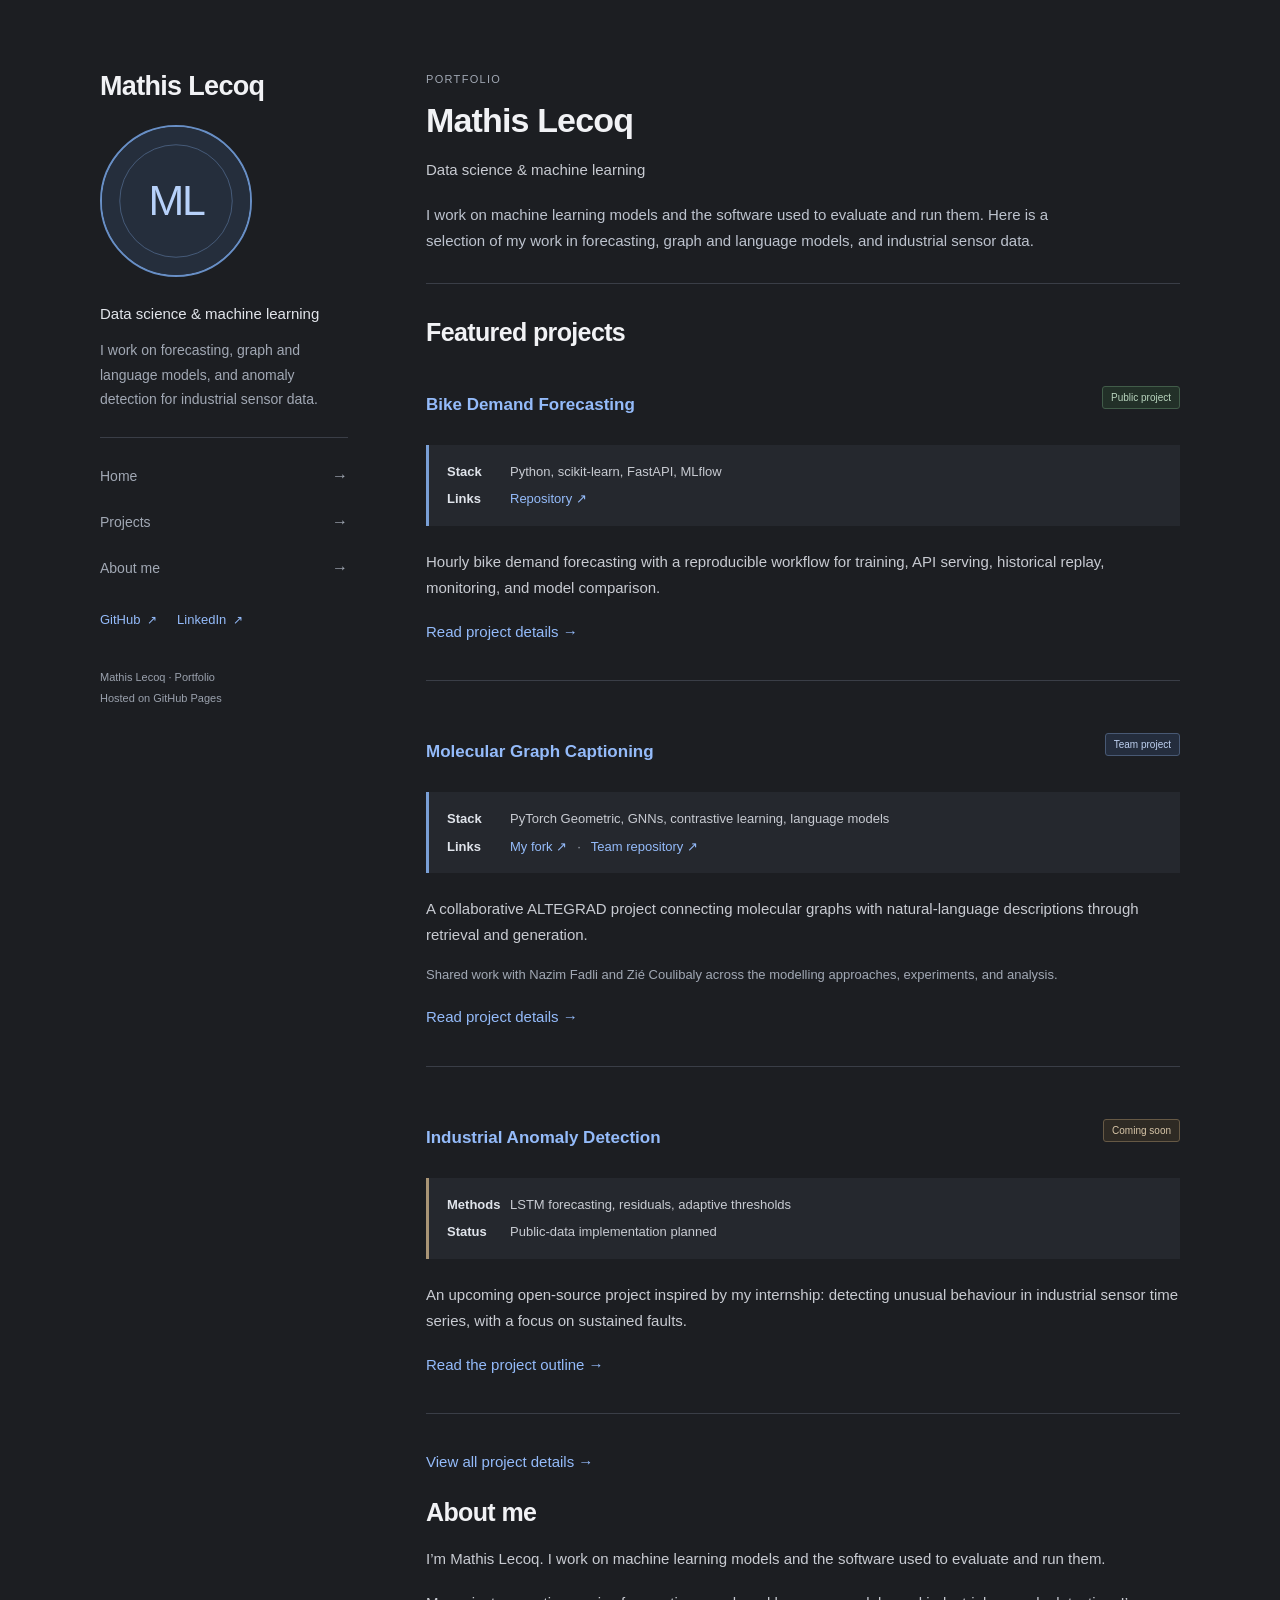
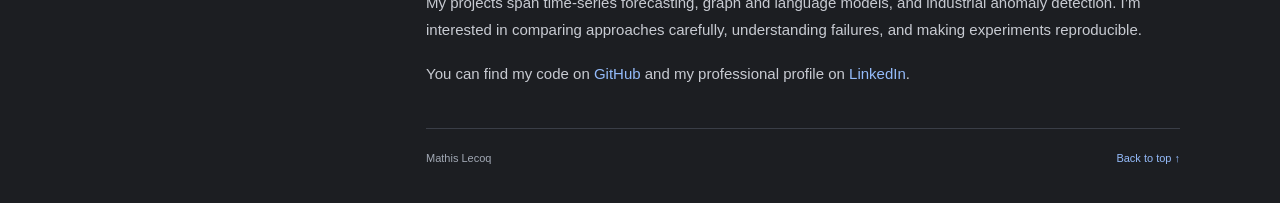
==== commit 8aa12e5c: "update" ====
--- a/index.html
+++ b/index.html
@@ -7,20 +7,20 @@
   <meta name="color-scheme" content="dark">
   <meta name="description" content="Mathis Lecoq's projects in machine learning: bike demand forecasting, molecular graph captioning, and an upcoming industrial anomaly detection project.">
   <meta property="og:type" content="website">
-  <meta property="og:title" content="Mathis Lecoq — Machine Learning Projects">
+  <meta property="og:title" content="Mathis Lecoq — Data Science & Machine Learning">
   <meta property="og:description" content="Projects in forecasting and MLOps, graph and language models, and industrial sensor time series.">
   <meta property="og:url" content="https://lecoqm.github.io/">
-  <title>Mathis Lecoq — Machine Learning Projects</title>
+  <title>Mathis Lecoq — Data Science & Machine Learning</title>
   <link rel="icon" type="image/svg+xml" href="assets/favicon.svg">
   <link rel="stylesheet" href="assets/styles.css">
   <script src="assets/site.js" defer></script>
 </head>
-<body id="top">
+<body id="top" data-page="home">
   <a class="skip-link" href="#main">Skip to content</a>
   <div class="page-layout">
     <aside class="profile-sidebar" aria-labelledby="profile-name">
-      <!-- PROFILE: edit your introduction and links in this block. -->
-      <a class="profile-home" href="#top"><h2 id="profile-name">Mathis Lecoq</h2></a>
+      <!-- PROFILE: keep this block consistent in index.html and projects.html. -->
+      <a class="profile-home" href="index.html"><h2 id="profile-name">Mathis Lecoq</h2></a>
       <!-- Replace assets/profile.svg with your photo and update the alt text. -->
       <img class="profile-image" src="assets/profile.svg" width="152" height="152" alt="ML, Mathis Lecoq’s initials">
       <p class="profile-role">Data science & machine learning</p>
@@ -31,8 +31,9 @@
       -->
 
       <nav class="sidebar-nav" aria-label="Main navigation">
-        <a href="#projects">Projects <span aria-hidden="true">→</span></a>
-        <a href="#about">About me <span aria-hidden="true">→</span></a>
+        <a href="index.html" data-nav="home" aria-current="page">Home <span aria-hidden="true">→</span></a>
+        <a href="projects.html" data-nav="projects">Projects <span aria-hidden="true">→</span></a>
+        <a href="index.html#about" data-nav="about">About me <span aria-hidden="true">→</span></a>
       </nav>
       <div class="profile-links" aria-label="Professional profiles">
         <a href="https://github.com/lecoqm">GitHub <span aria-hidden="true">↗</span></a>
@@ -42,102 +43,48 @@
     </aside>
 
     <main id="main">
-      <section class="projects-section" id="projects" aria-labelledby="projects-title">
-        <header class="page-heading">
-          <p class="eyebrow">Portfolio</p>
-          <h1 id="projects-title">Projects</h1>
-          <p>Selected work in machine learning, from model experiments to reproducible pipelines, serving, and monitoring.</p>
-        </header>
+      <header class="page-heading home-heading">
+        <p class="eyebrow">Portfolio</p>
+        <h1>Mathis Lecoq</h1>
+        <p class="home-role">Data science & machine learning</p>
+        <p>I work on machine learning models and the software used to evaluate and run them. Here is a selection of my work in forecasting, graph and language models, and industrial sensor data.</p>
+      </header>
 
-        <article class="project" id="bike-demand" aria-labelledby="bike-title">
-          <div class="project-heading"><h2 id="bike-title">Bike Demand Forecasting</h2><span class="status">Public project</span></div>
+      <section class="featured-projects" id="projects" aria-labelledby="featured-title">
+        <h2 id="featured-title">Featured projects</h2>
+
+        <article class="project project-preview" id="bike-demand" aria-labelledby="bike-title">
+          <div class="project-heading"><h3 id="bike-title"><a class="project-title-link" href="projects.html#bike-demand">Bike Demand Forecasting</a></h3><span class="status">Public project</span></div>
           <dl class="project-summary">
-            <div><dt>Stack</dt><dd>Python, scikit-learn, FastAPI, MLflow, pytest</dd></div>
-            <div><dt>Focus</dt><dd>Hourly forecasting and the ML lifecycle</dd></div>
+            <div><dt>Stack</dt><dd>Python, scikit-learn, FastAPI, MLflow</dd></div>
             <div><dt>Links</dt><dd><a href="https://github.com/lecoqm/bike_demand_forecasting">Repository <span aria-hidden="true">↗</span></a></dd></div>
           </dl>
-          <p>An hourly bike demand forecasting project with the tools to train, serve, replay, monitor, and compare models using public bike-sharing data.</p>
-
-          <figure class="workflow-figure">
-            <div class="workflow" role="img" aria-label="Workflow: train and track a model, serve and replay predictions, monitor errors and coverage, then compare and promote a candidate.">
-              <div><span class="workflow-number">01</span><strong>Train & track</strong><small>Features · MLflow</small></div>
-              <div><span class="workflow-number">02</span><strong>Serve & replay</strong><small>FastAPI · logs</small></div>
-              <div><span class="workflow-number">03</span><strong>Monitor</strong><small>Errors · coverage</small></div>
-              <div><span class="workflow-number">04</span><strong>Compare</strong><small>Promote · rollback</small></div>
-            </div>
-            <figcaption>Workflow overview</figcaption>
-          </figure>
-
-          <h3>Challenge</h3>
-          <p>Make forecasting evaluation reflect how the model will be used: features must respect time order, and a candidate must be compared with the current model on identical later hours.</p>
-
-          <h3>Implementation</h3>
-          <ul>
-            <li><strong>Reproducible training:</strong> chronological splits, causal lag features, a baseline, and tracked experiments.</li>
-            <li><strong>Prediction service:</strong> a FastAPI application with validation and structured prediction logs.</li>
-            <li><strong>Replay and monitoring:</strong> historical requests, missing-history and invalid-request scenarios, and reports covering prediction errors and coverage.</li>
-            <li><strong>Model management:</strong> candidate comparison, promotion, and rollback.</li>
-          </ul>
-
-          <h3>Results & deliverables</h3>
-          <ul>
-            <li>A complete demonstration that connects model comparison, replay, and monitoring.</li>
-            <li>HTML reports for inspecting forecasts, scenarios, and model comparisons.</li>
-            <li>Automated tests and CI, with setup and reproduction instructions in the repository.</li>
-          </ul>
+          <p>Hourly bike demand forecasting with a reproducible workflow for training, API serving, historical replay, monitoring, and model comparison.</p>
+          <a class="read-more" href="projects.html#bike-demand">Read project details <span aria-hidden="true">→</span></a>
         </article>
 
-        <article class="project" id="molecular-captioning" aria-labelledby="molecular-title">
-          <div class="project-heading"><h2 id="molecular-title">Molecular Graph Captioning</h2><span class="status status-team">Team project</span></div>
+        <article class="project project-preview" id="molecular-captioning" aria-labelledby="molecular-title">
+          <div class="project-heading"><h3 id="molecular-title"><a class="project-title-link" href="projects.html#molecular-captioning">Molecular Graph Captioning</a></h3><span class="status status-team">Team project</span></div>
           <dl class="project-summary">
             <div><dt>Stack</dt><dd>PyTorch Geometric, GNNs, contrastive learning, language models</dd></div>
-            <div><dt>Focus</dt><dd>Molecular graphs to natural-language descriptions</dd></div>
             <div><dt>Links</dt><dd><a href="https://github.com/lecoqm/molecular-graph-captioning">My fork <span aria-hidden="true">↗</span></a><span class="link-divider" aria-hidden="true">·</span><a href="https://github.com/Nazim-fad/molecular-graph-captioning">Team repository <span aria-hidden="true">↗</span></a></dd></div>
           </dl>
-          <p>A collaborative ALTEGRAD project investigating how to connect molecular structure with text. We explored retrieval, retrieval-augmented generation, and direct graph-to-text generation.</p>
-          <p class="team-credit"><strong>Team:</strong> Mathis Lecoq, Nazim Fadli, and Zié Coulibaly. We worked across the modelling approaches, experiments, and analysis.</p>
-
-          <figure class="approaches-figure">
-            <div class="approach-row"><span class="approach-label">Retrieval</span><span>Graph encoder</span><span class="flow-arrow" aria-hidden="true">→</span><span>Text embedding match</span></div>
-            <div class="approach-row"><span class="approach-label">RAG</span><span>Retrieved descriptions</span><span class="flow-arrow" aria-hidden="true">→</span><span>Language model</span></div>
-            <div class="approach-row"><span class="approach-label">Generation</span><span>Graph representation</span><span class="flow-arrow" aria-hidden="true">→</span><span>Text decoder</span></div>
-            <figcaption>Three approaches explored by the team</figcaption>
-          </figure>
-
-          <h3>Challenge</h3>
-          <p>Generate a useful natural-language description from a graph representation of a molecule, and compare different ways of connecting structural and language representations.</p>
-
-          <h3>Approaches</h3>
-          <ul>
-            <li><strong>Graph–text retrieval:</strong> align graph and text embeddings using contrastive learning, then retrieve matching descriptions.</li>
-            <li><strong>Retrieval-augmented generation:</strong> use retrieved descriptions to support a language model.</li>
-            <li><strong>Direct generation:</strong> condition a text decoder on a graph representation.</li>
-          </ul>
-
-          <h3>Results & deliverables</h3>
-          <p>The project compares these modelling strategies and documents the experiments and results in the repository. My fork presents the collective work and links back to the original team repository.</p>
+          <p>A collaborative ALTEGRAD project connecting molecular graphs with natural-language descriptions through retrieval and generation.</p>
+          <p class="team-credit">Shared work with Nazim Fadli and Zié Coulibaly across the modelling approaches, experiments, and analysis.</p>
+          <a class="read-more" href="projects.html#molecular-captioning">Read project details <span aria-hidden="true">→</span></a>
         </article>
 
-        <article class="project project-planned" id="industrial-anomalies" aria-labelledby="industrial-title">
-          <div class="project-heading"><h2 id="industrial-title">Industrial Anomaly Detection</h2><span class="status status-soon">Coming soon</span></div>
+        <article class="project project-preview project-planned" id="industrial-anomalies" aria-labelledby="industrial-title">
+          <div class="project-heading"><h3 id="industrial-title"><a class="project-title-link" href="projects.html#industrial-anomalies">Industrial Anomaly Detection</a></h3><span class="status status-soon">Coming soon</span></div>
           <dl class="project-summary">
-            <div><dt>Methods</dt><dd>LSTM forecasting, residuals, adaptive alert thresholds</dd></div>
-            <div><dt>Data</dt><dd>Public industrial sensor time series — dataset to be selected</dd></div>
-            <div><dt>Status</dt><dd>Public implementation planned</dd></div>
+            <div><dt>Methods</dt><dd>LSTM forecasting, residuals, adaptive thresholds</dd></div>
+            <div><dt>Status</dt><dd>Public-data implementation planned</dd></div>
           </dl>
-          <p>A future open-source project inspired by my internship on anomaly detection in industrial sensor data. It will use public data and a standalone implementation.</p>
+          <p>An upcoming open-source project inspired by my internship: detecting unusual behaviour in industrial sensor time series, with a focus on sustained faults.</p>
+          <a class="read-more" href="projects.html#industrial-anomalies">Read the project outline <span aria-hidden="true">→</span></a>
+        </article>
 
-          <h3>The question</h3>
-          <p>How can an adaptive alert threshold detect a sustained fault without gradually absorbing the abnormal behaviour into its definition of normal?</p>
-
-          <h3>Planned scope</h3>
-          <ul>
-            <li>Train a forecasting model on normal observations and derive anomaly scores from its residuals.</li>
-            <li>Compare fixed and adaptive thresholds using the same saved residuals.</li>
-            <li>Evaluate detected events, false alerts, and detection delay on labelled public data.</li>
-          </ul>
-          <p class="coming-soon-note">The repository and experimental results will be added here when the public project is ready.</p>
-        </article>
+        <p class="all-projects-link"><a href="projects.html">View all project details <span aria-hidden="true">→</span></a></p>
       </section>
 
       <section class="about-section" id="about" aria-labelledby="about-title">
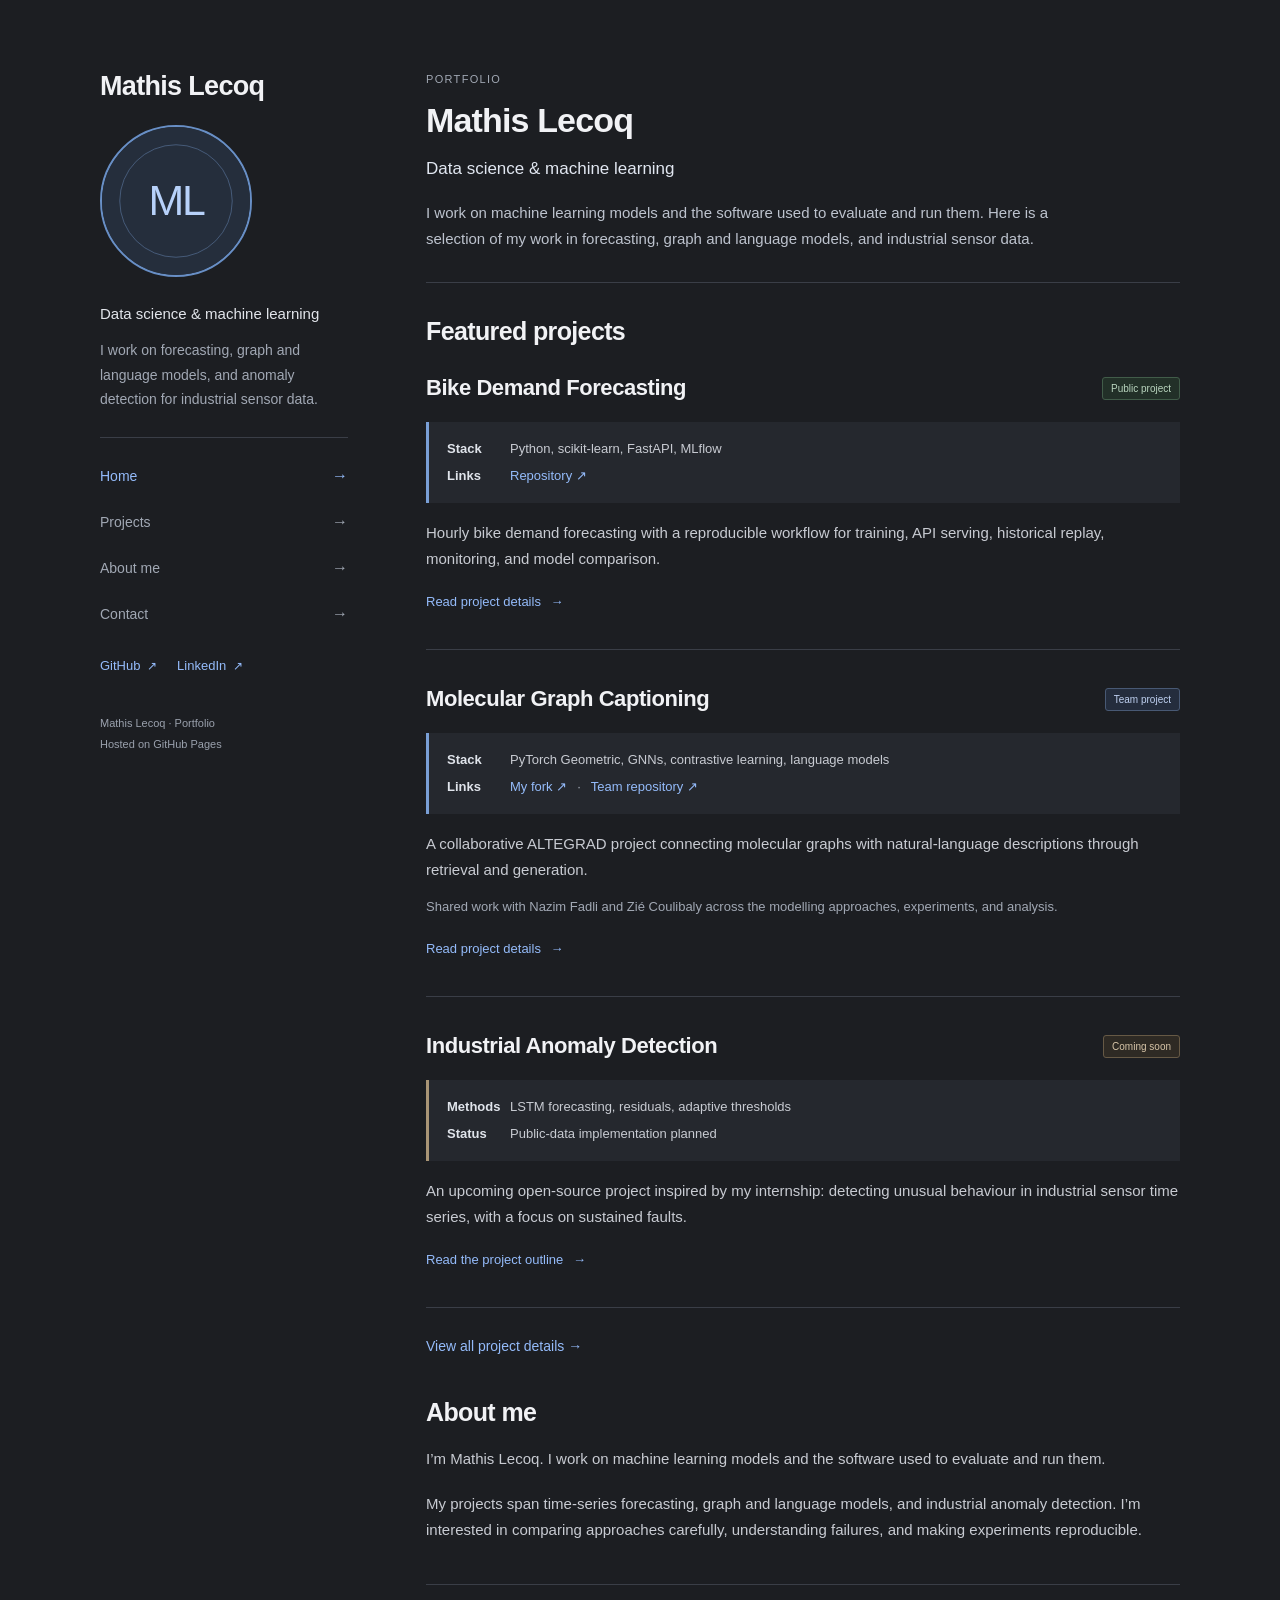
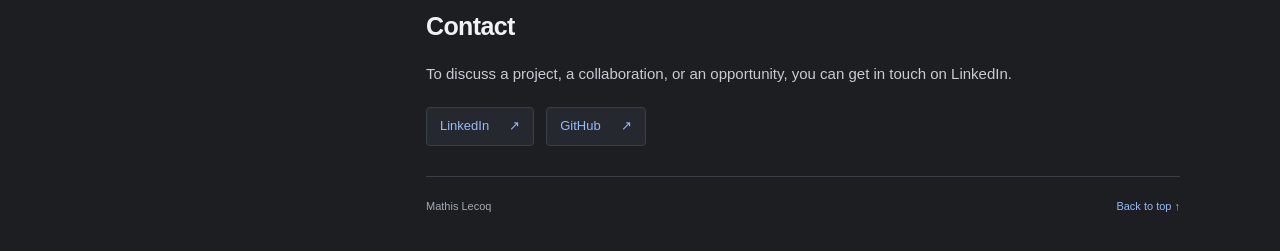
==== commit 1387f1ee: "update" ====
--- a/index.html
+++ b/index.html
@@ -34,6 +34,7 @@
         <a href="index.html" data-nav="home" aria-current="page">Home <span aria-hidden="true">→</span></a>
         <a href="projects.html" data-nav="projects">Projects <span aria-hidden="true">→</span></a>
         <a href="index.html#about" data-nav="about">About me <span aria-hidden="true">→</span></a>
+        <a href="index.html#contact" data-nav="contact">Contact <span aria-hidden="true">→</span></a>
       </nav>
       <div class="profile-links" aria-label="Professional profiles">
         <a href="https://github.com/lecoqm">GitHub <span aria-hidden="true">↗</span></a>
@@ -92,7 +93,15 @@
         <h2 id="about-title">About me</h2>
         <p>I’m Mathis Lecoq. I work on machine learning models and the software used to evaluate and run them.</p>
         <p>My projects span time-series forecasting, graph and language models, and industrial anomaly detection. I’m interested in comparing approaches carefully, understanding failures, and making experiments reproducible.</p>
-        <p>You can find my code on <a href="https://github.com/lecoqm">GitHub</a> and my professional profile on <a href="https://www.linkedin.com/in/mathis-lecoq-918a831a6/">LinkedIn</a>.</p>
+      </section>
+      <section class="contact-section" id="contact" aria-labelledby="contact-title">
+        <h2 id="contact-title">Contact</h2>
+        <p>To discuss a project, a collaboration, or an opportunity, you can get in touch on LinkedIn.</p>
+        <ul class="contact-links">
+          <li><a href="https://www.linkedin.com/in/mathis-lecoq-918a831a6/">LinkedIn <span aria-hidden="true">↗</span></a></li>
+          <li><a href="https://github.com/lecoqm">GitHub <span aria-hidden="true">↗</span></a></li>
+        </ul>
+        <!-- CONTACT: you can add an email link here when you want to publish your address. -->
       </section>
       <footer class="content-footer"><span>Mathis Lecoq</span><a href="#top">Back to top <span aria-hidden="true">↑</span></a></footer>
     </main>
--- a/assets/styles.css
+++ b/assets/styles.css
@@ -44,7 +44,7 @@
 .cv-link:hover { background: #b1ceff; text-decoration: none; }
 .sidebar-nav { display: grid; gap: 4px; border-top: 1px solid var(--line); padding-top: 17px; margin-bottom: 20px; }
 .sidebar-nav a { display: flex; align-items: center; justify-content: space-between; gap: 15px; padding: 7px 0; font-size: 14px; color: var(--muted); }
-.sidebar-nav a:hover, .sidebar-nav a[aria-current="location"] { color: var(--accent); text-decoration: none; }
+.sidebar-nav a:hover, .sidebar-nav a[aria-current="page"], .sidebar-nav a[aria-current="location"] { color: var(--accent); text-decoration: none; }
 .sidebar-nav a span { font-size: 16px; }
 .profile-links { display: flex; gap: 20px; flex-wrap: wrap; font-size: 13px; }
 .profile-links a span { font-size: 12px; padding-left: 3px; }
@@ -55,6 +55,17 @@
 .page-heading { padding-bottom: 29px; border-bottom: 1px solid var(--line); margin-bottom: 32px; }
 .eyebrow { color: var(--muted); font-size: 11px; font-weight: 500; letter-spacing: .12em; text-transform: uppercase; margin-bottom: 9px; }
 .page-heading>p:last-child { max-width: 630px; margin-bottom: 0; color: #bdc3ce; }
+.home-role { color: #e1e7f1; font-size: 17px; margin: -3px 0 16px; }
+.back-link { font-size: 13px; margin-bottom: 24px; }
+.featured-projects>h2 { font-size: 25px; margin-bottom: 27px; }
+.project-preview .project-heading h3 { font-size: 22px; margin: 0; letter-spacing: -.02em; }
+.project-title-link { color: var(--heading); }
+.project-title-link:hover { color: var(--accent); }
+.project-preview .project-summary { margin-bottom: 17px; }
+.project-preview p { margin-bottom: 16px; }
+.read-more { display: inline-block; font-size: 13px; }
+.read-more span { display: inline-block; padding-left: 6px; }
+.all-projects-link { margin: -9px 0 35px; font-size: 14px; }
 .project { padding-bottom: 35px; margin-bottom: 35px; border-bottom: 1px solid var(--line); scroll-margin-top: 35px; }
 .project-heading { display: flex; align-items: center; justify-content: space-between; gap: 12px 20px; margin-bottom: 19px; }
 .project-heading h2 { margin: 0; }
@@ -87,6 +98,12 @@
 .project>:last-child { margin-bottom: 0; }
 .about-section { padding: 2px 0 23px; }
 .about-section h2 { font-size: 25px; margin-bottom: 18px; }
+.contact-section { padding: 25px 0 30px; border-top: 1px solid var(--line); }
+.contact-section h2 { font-size: 25px; margin-bottom: 18px; }
+.contact-links { display: flex; flex-wrap: wrap; gap: 12px; list-style: none; padding: 0; margin: 20px 0 0; }
+.contact-links li { padding: 0; margin: 0; }
+.contact-links a { display: inline-flex; align-items: center; gap: 20px; padding: 7px 13px; border: 1px solid var(--line); border-radius: 4px; background: var(--surface); font-size: 13px; }
+.contact-links a:hover { border-color: var(--accent); }
 .content-footer { display: flex; justify-content: space-between; gap: 20px; border-top: 1px solid var(--line); padding-top: 20px; color: var(--muted); font-size: 11px; }
 
 @media(min-width:1450px) {
@@ -150,6 +167,7 @@
   h2, .about-section h2 { font-size: 22px; }
   h3 { font-size: 16px; }
   .project-heading { gap: 9px; }
+  .project-preview .project-heading h3 { font-size: 21px; }
   .project-summary { font-size: 12px; }
   .project-summary>div { grid-template-columns: 47px minmax(0,1fr); gap: 7px; }
   .link-divider { padding: 0 5px; }
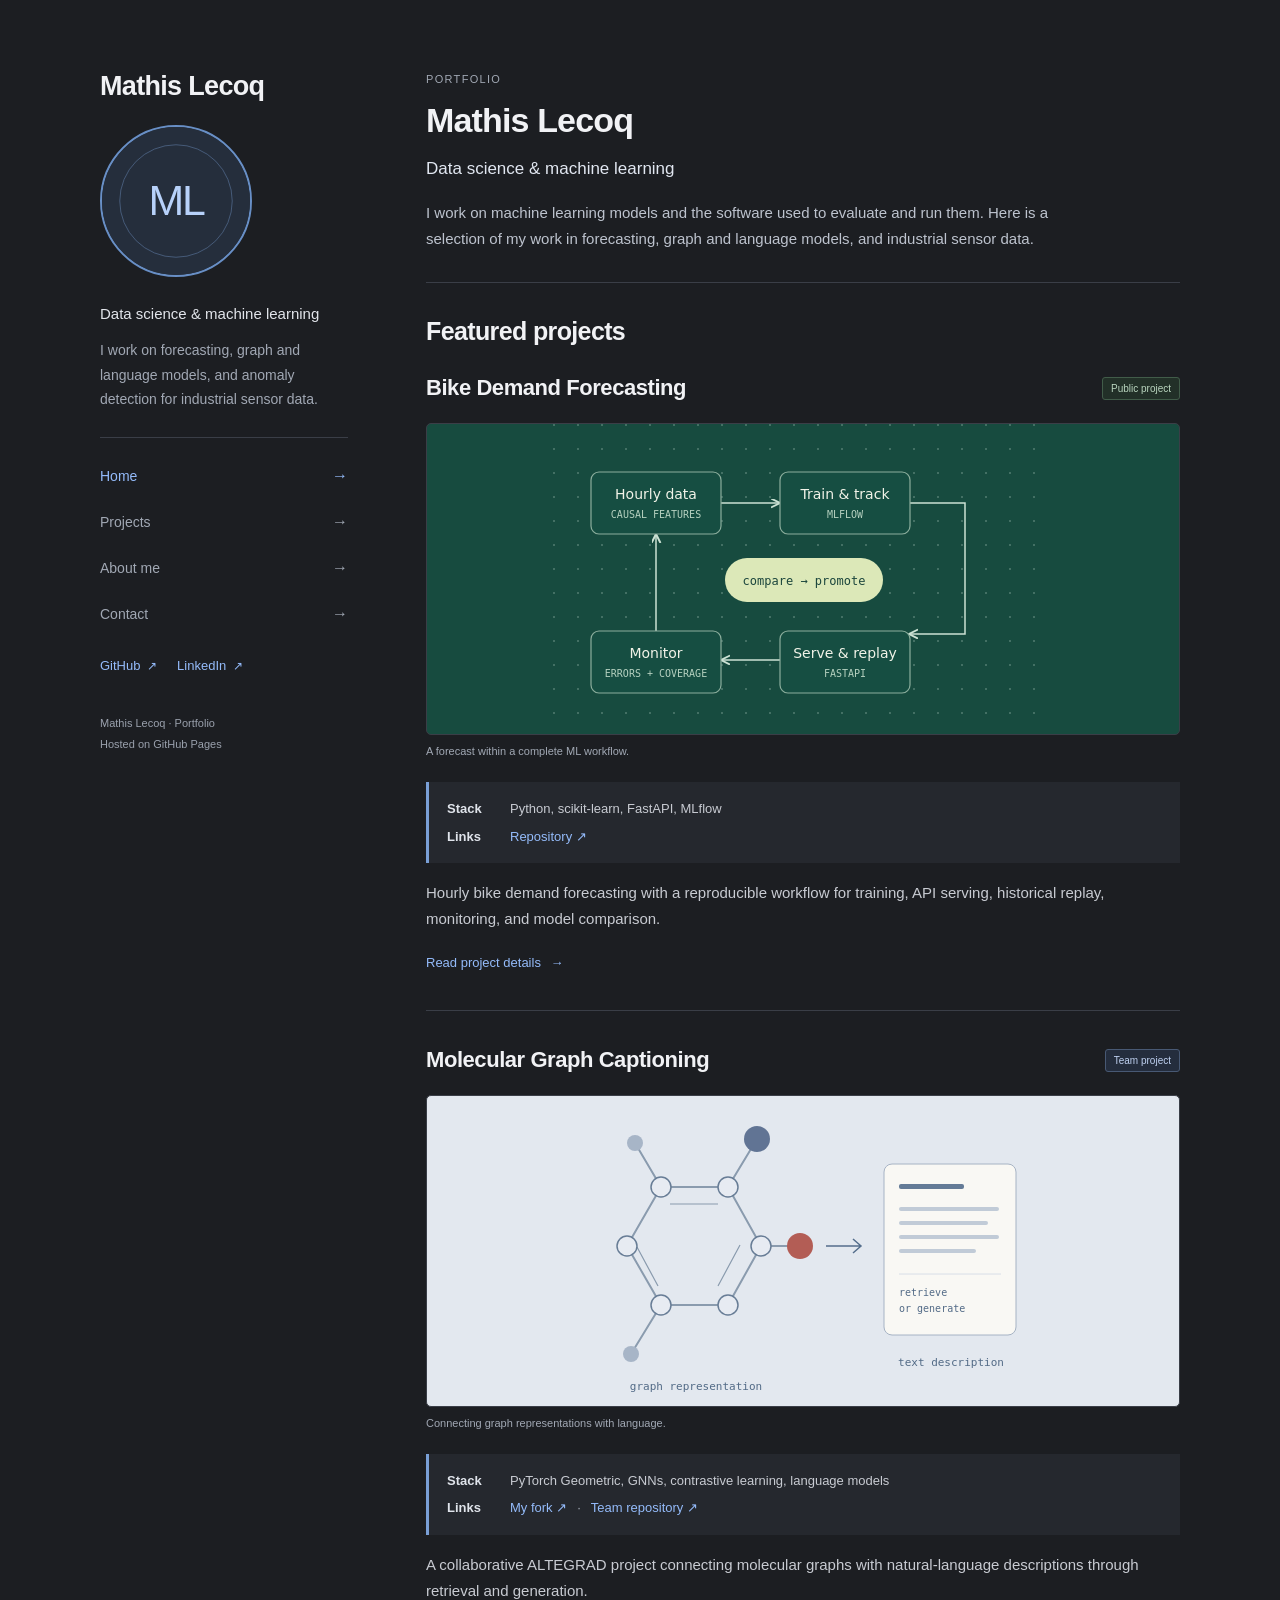
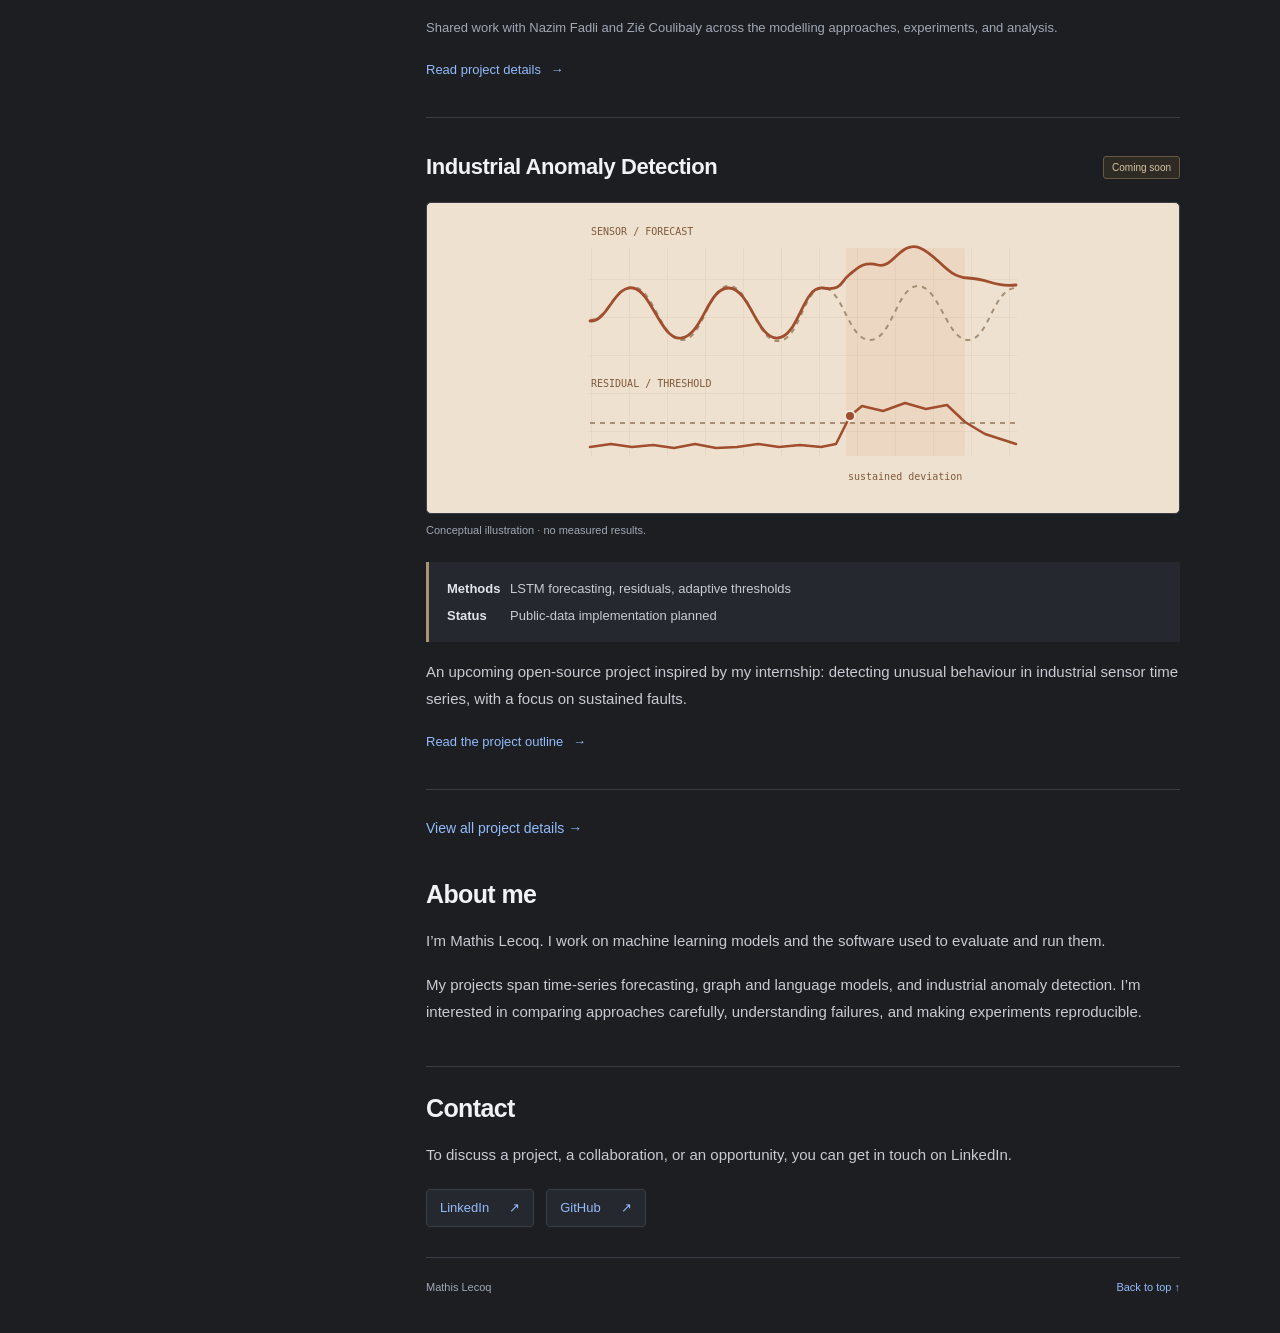
==== commit d9d136bb: "update" ====
--- a/index.html
+++ b/index.html
@@ -56,6 +56,12 @@
 
         <article class="project project-preview" id="bike-demand" aria-labelledby="bike-title">
           <div class="project-heading"><h3 id="bike-title"><a class="project-title-link" href="projects.html#bike-demand">Bike Demand Forecasting</a></h3><span class="status">Public project</span></div>
+          <figure class="project-cover">
+            <a class="project-image-link cover-bike-demand" href="projects.html#bike-demand" aria-label="Read the bike demand forecasting project details">
+              <img src="assets/bike-demand.svg" width="500" height="310" alt="Illustration of hourly data, model training, API serving, monitoring, and model comparison." loading="lazy" decoding="async">
+            </a>
+            <figcaption>A forecast within a complete ML workflow.</figcaption>
+          </figure>
           <dl class="project-summary">
             <div><dt>Stack</dt><dd>Python, scikit-learn, FastAPI, MLflow</dd></div>
             <div><dt>Links</dt><dd><a href="https://github.com/lecoqm/bike_demand_forecasting">Repository <span aria-hidden="true">↗</span></a></dd></div>
@@ -66,6 +72,12 @@
 
         <article class="project project-preview" id="molecular-captioning" aria-labelledby="molecular-title">
           <div class="project-heading"><h3 id="molecular-title"><a class="project-title-link" href="projects.html#molecular-captioning">Molecular Graph Captioning</a></h3><span class="status status-team">Team project</span></div>
+          <figure class="project-cover">
+            <a class="project-image-link cover-molecular-captioning" href="projects.html#molecular-captioning" aria-label="Read the molecular graph captioning project details">
+              <img src="assets/molecular-captioning.svg" width="500" height="310" alt="An abstract molecular graph connected to a natural-language description." loading="lazy" decoding="async">
+            </a>
+            <figcaption>Connecting graph representations with language.</figcaption>
+          </figure>
           <dl class="project-summary">
             <div><dt>Stack</dt><dd>PyTorch Geometric, GNNs, contrastive learning, language models</dd></div>
             <div><dt>Links</dt><dd><a href="https://github.com/lecoqm/molecular-graph-captioning">My fork <span aria-hidden="true">↗</span></a><span class="link-divider" aria-hidden="true">·</span><a href="https://github.com/Nazim-fad/molecular-graph-captioning">Team repository <span aria-hidden="true">↗</span></a></dd></div>
@@ -77,6 +89,12 @@
 
         <article class="project project-preview project-planned" id="industrial-anomalies" aria-labelledby="industrial-title">
           <div class="project-heading"><h3 id="industrial-title"><a class="project-title-link" href="projects.html#industrial-anomalies">Industrial Anomaly Detection</a></h3><span class="status status-soon">Coming soon</span></div>
+          <figure class="project-cover">
+            <a class="project-image-link cover-industrial-anomalies" href="projects.html#industrial-anomalies" aria-label="Read the industrial anomaly detection project outline">
+              <img src="assets/industrial-anomalies.svg" width="500" height="310" alt="Conceptual sensor forecasts, residuals, and an alert threshold during a sustained deviation." loading="lazy" decoding="async">
+            </a>
+            <figcaption>Conceptual illustration · no measured results.</figcaption>
+          </figure>
           <dl class="project-summary">
             <div><dt>Methods</dt><dd>LSTM forecasting, residuals, adaptive thresholds</dd></div>
             <div><dt>Status</dt><dd>Public-data implementation planned</dd></div>
--- a/assets/styles.css
+++ b/assets/styles.css
@@ -61,6 +61,13 @@
 .project-preview .project-heading h3 { font-size: 22px; margin: 0; letter-spacing: -.02em; }
 .project-title-link { color: var(--heading); }
 .project-title-link:hover { color: var(--accent); }
+.project-cover { margin: 20px 0 22px; }
+.project-image-link { display: block; overflow: hidden; border: 1px solid var(--line); border-radius: 5px; }
+.project-image-link:hover { border-color: var(--accent); }
+.project-image-link img { display: block; width: 100%; max-width: 500px; height: auto; margin-inline: auto; }
+.cover-bike-demand { background: #174b3f; }
+.cover-molecular-captioning { background: #e3e8ef; }
+.cover-industrial-anomalies { background: #eee1d0; }
 .project-preview .project-summary { margin-bottom: 17px; }
 .project-preview p { margin-bottom: 16px; }
 .read-more { display: inline-block; font-size: 13px; }
@@ -168,6 +175,7 @@
   h3 { font-size: 16px; }
   .project-heading { gap: 9px; }
   .project-preview .project-heading h3 { font-size: 21px; }
+  .project-cover { margin: 17px 0 20px; }
   .project-summary { font-size: 12px; }
   .project-summary>div { grid-template-columns: 47px minmax(0,1fr); gap: 7px; }
   .link-divider { padding: 0 5px; }
